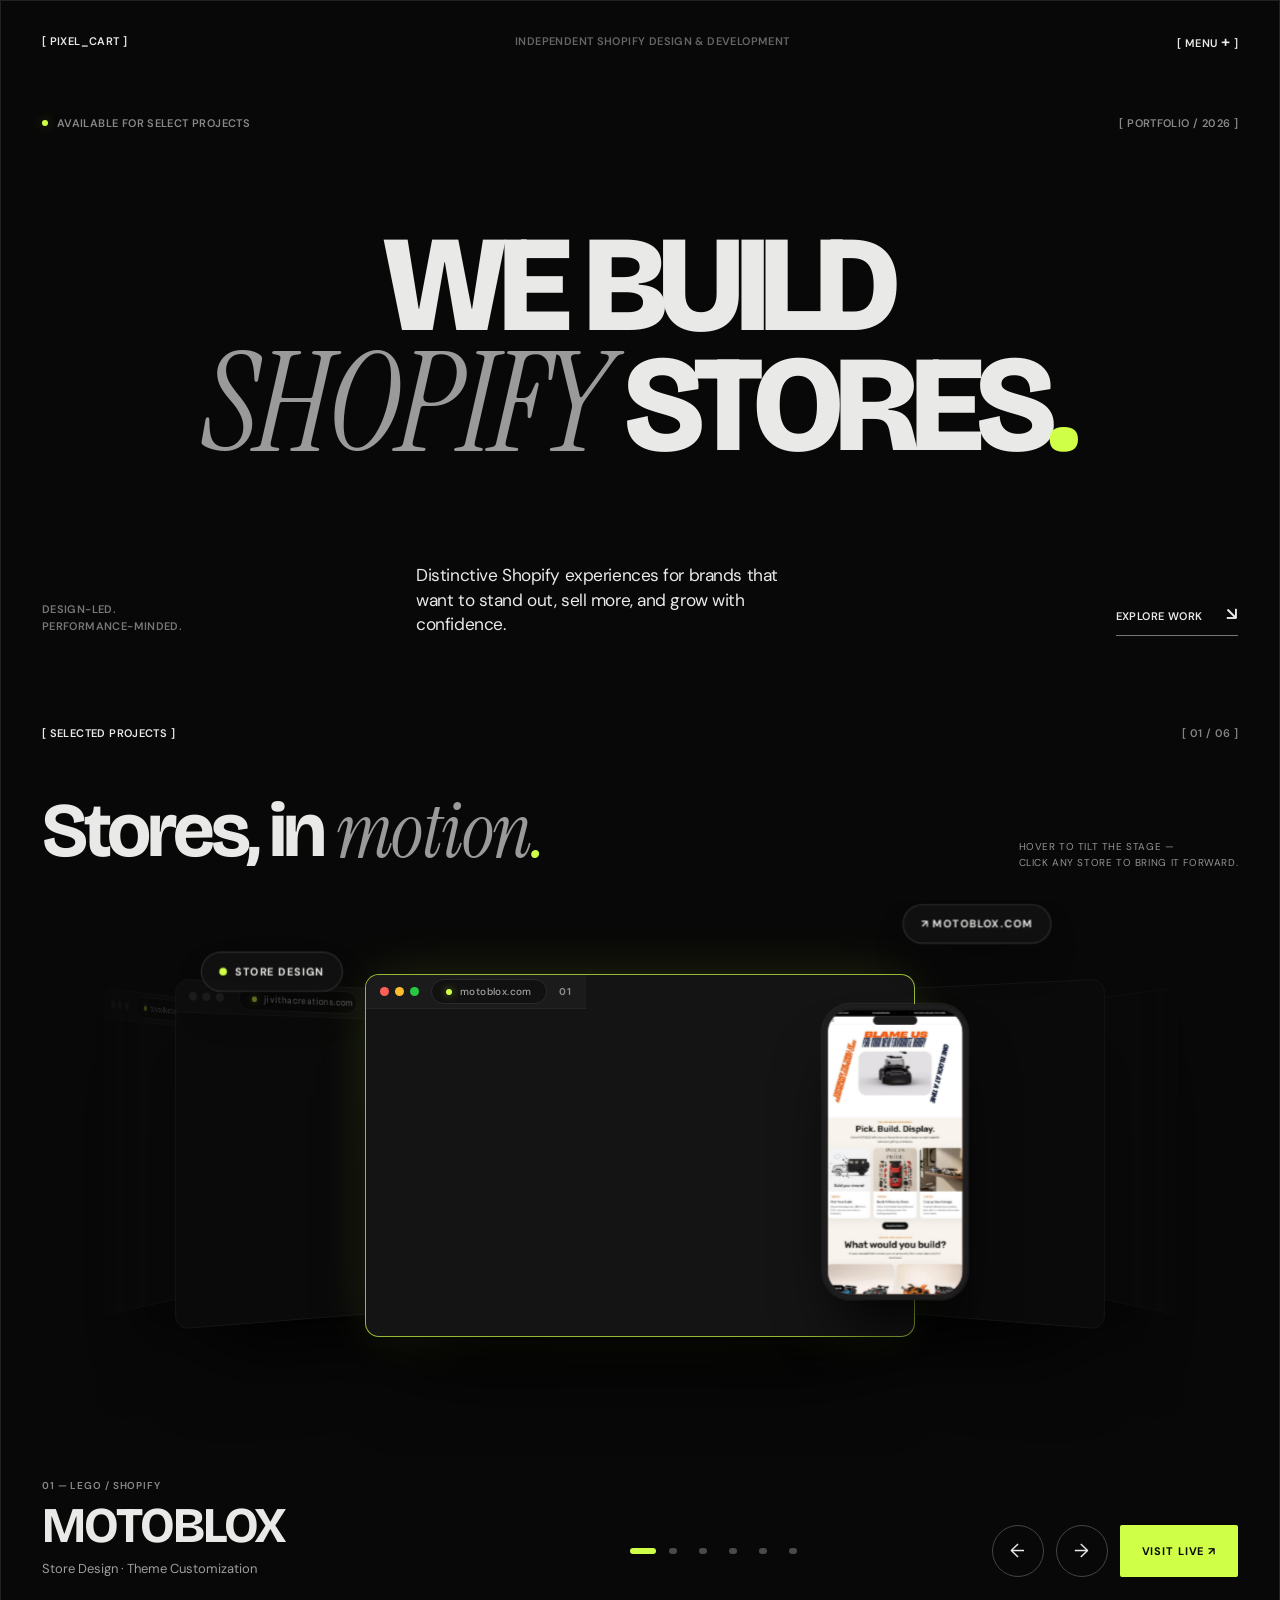
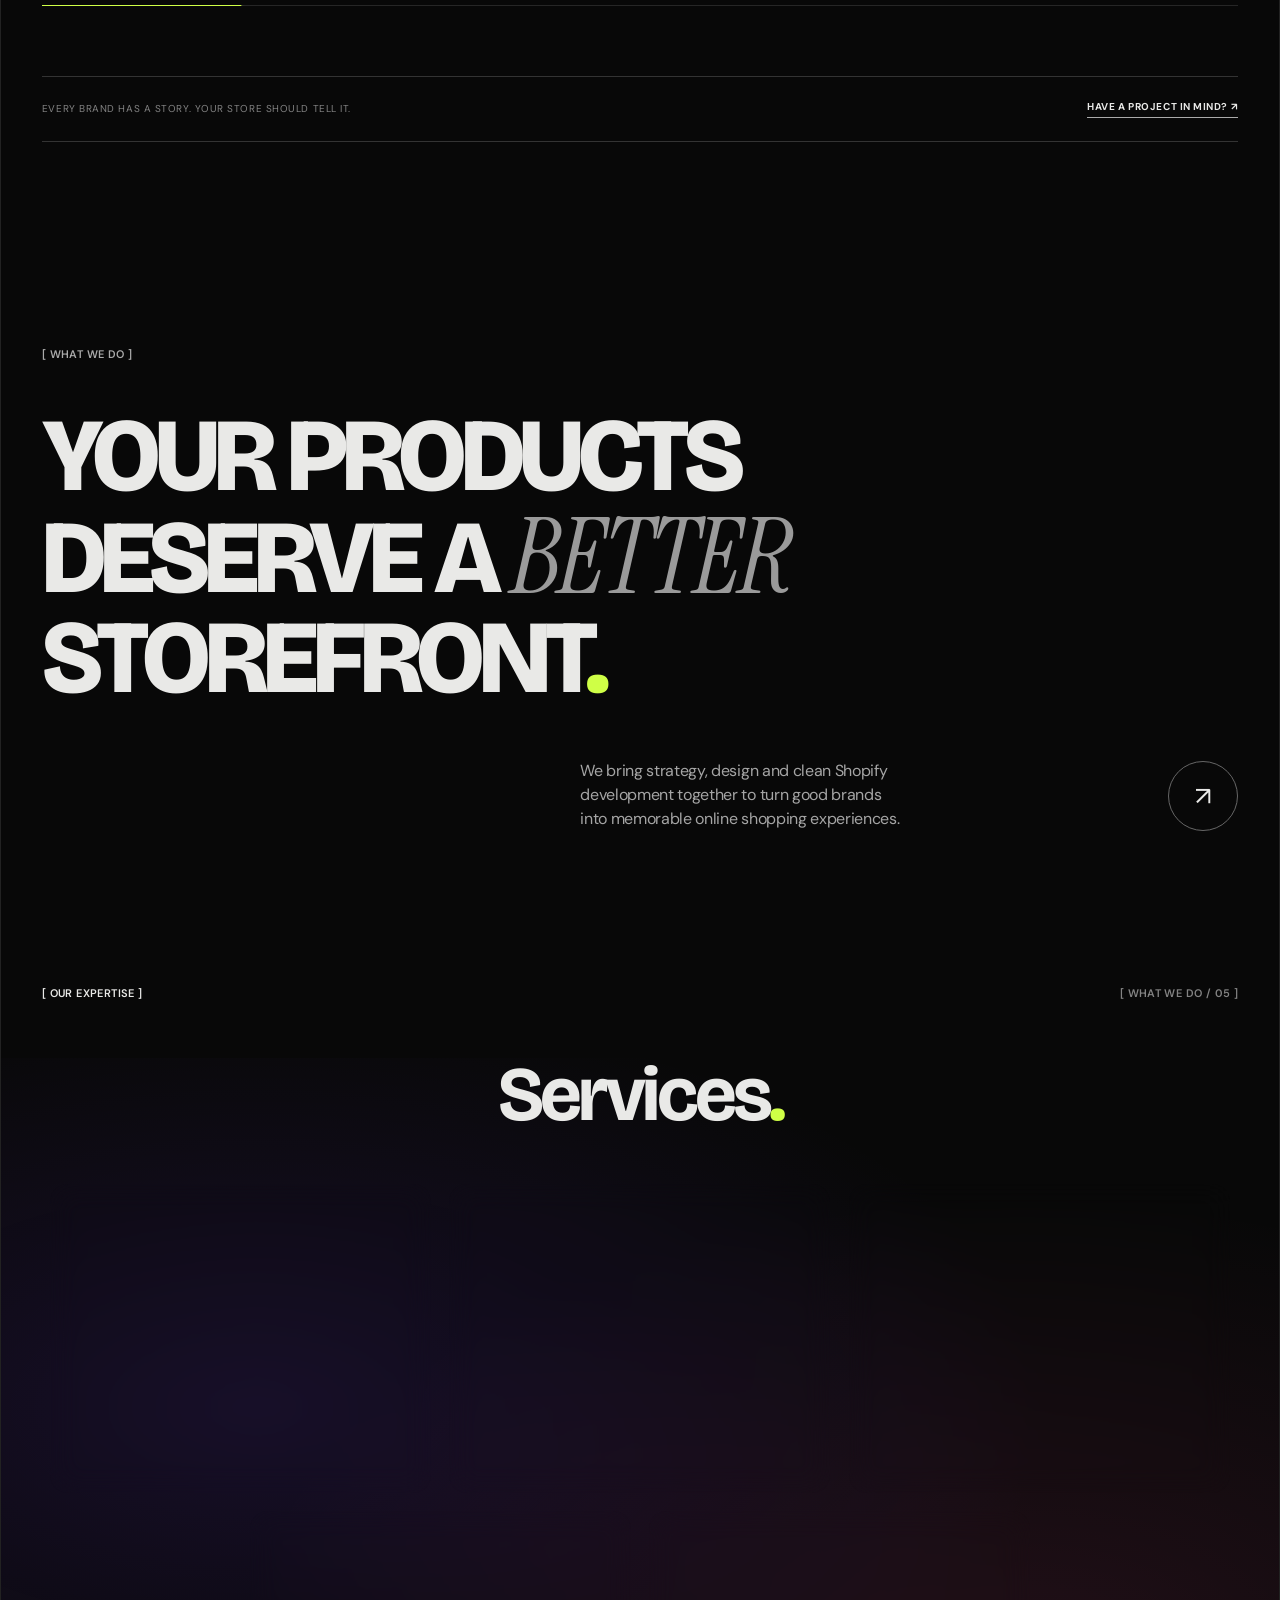
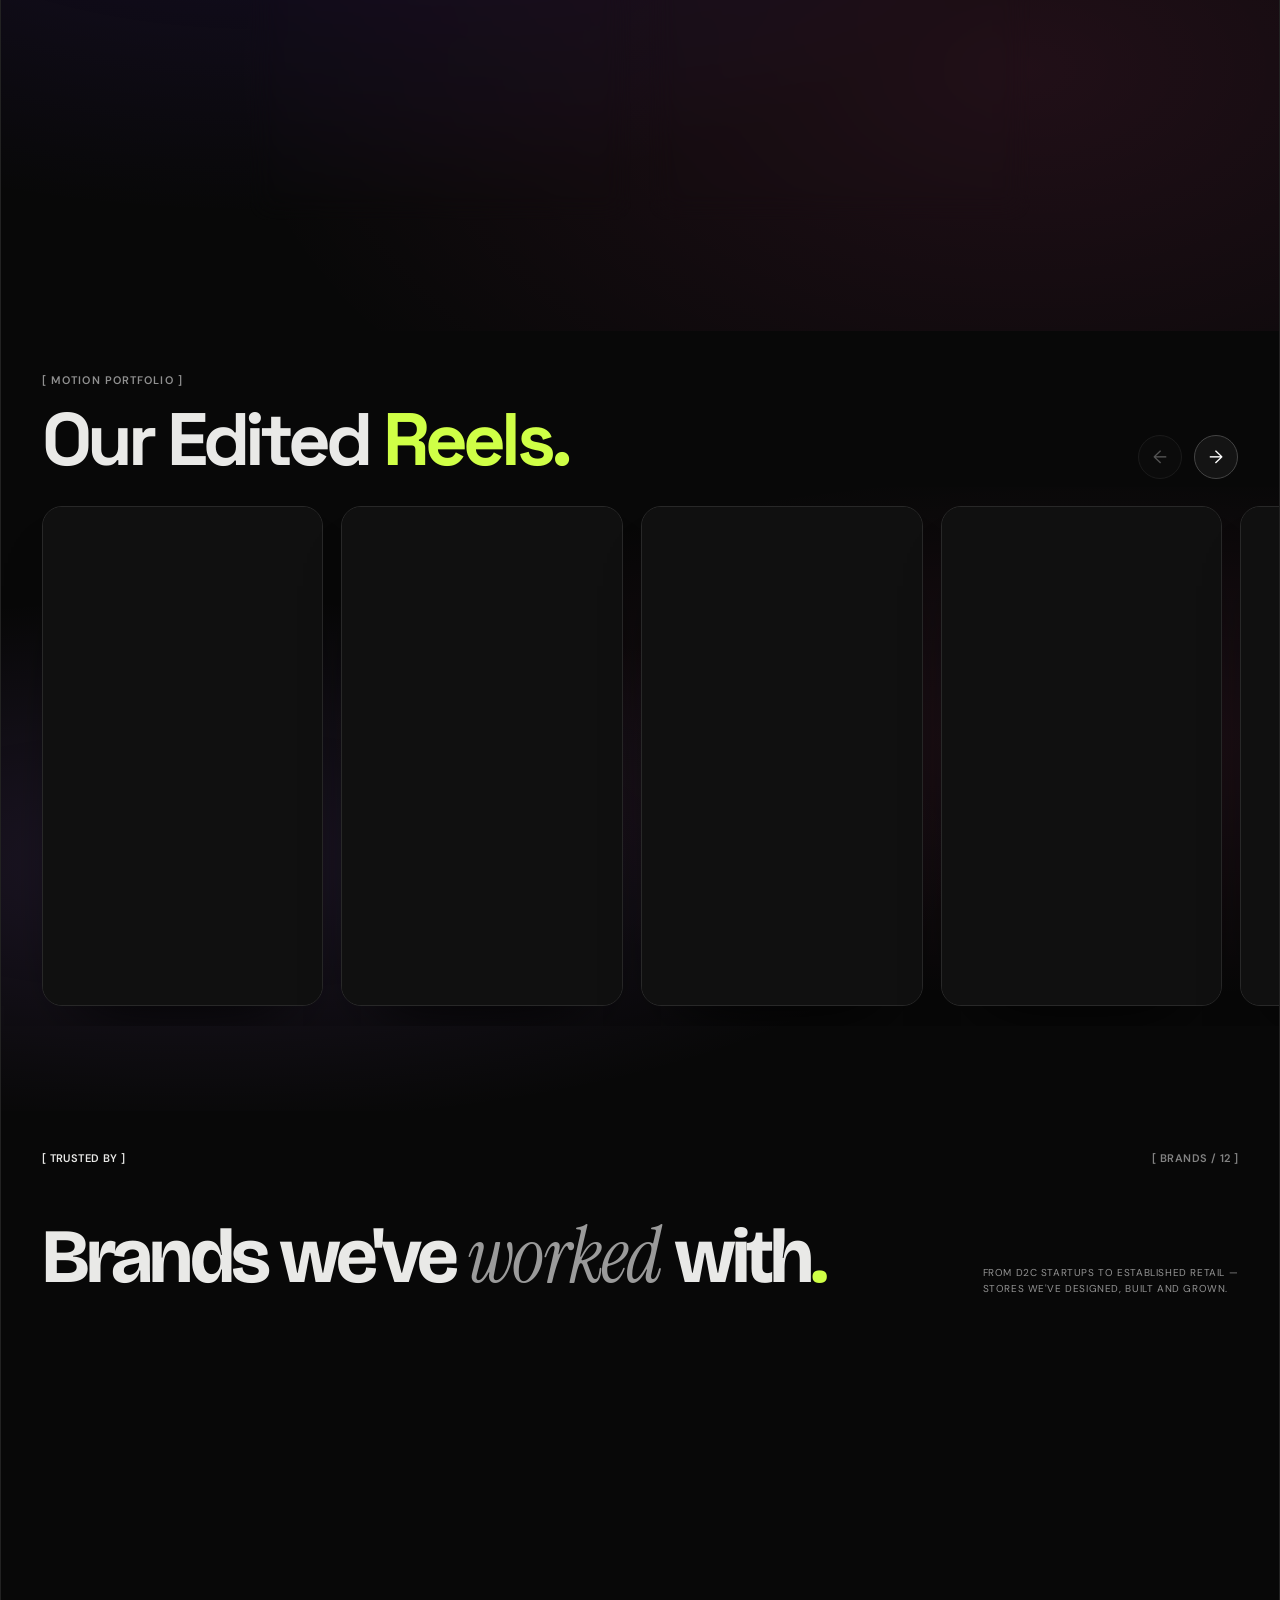
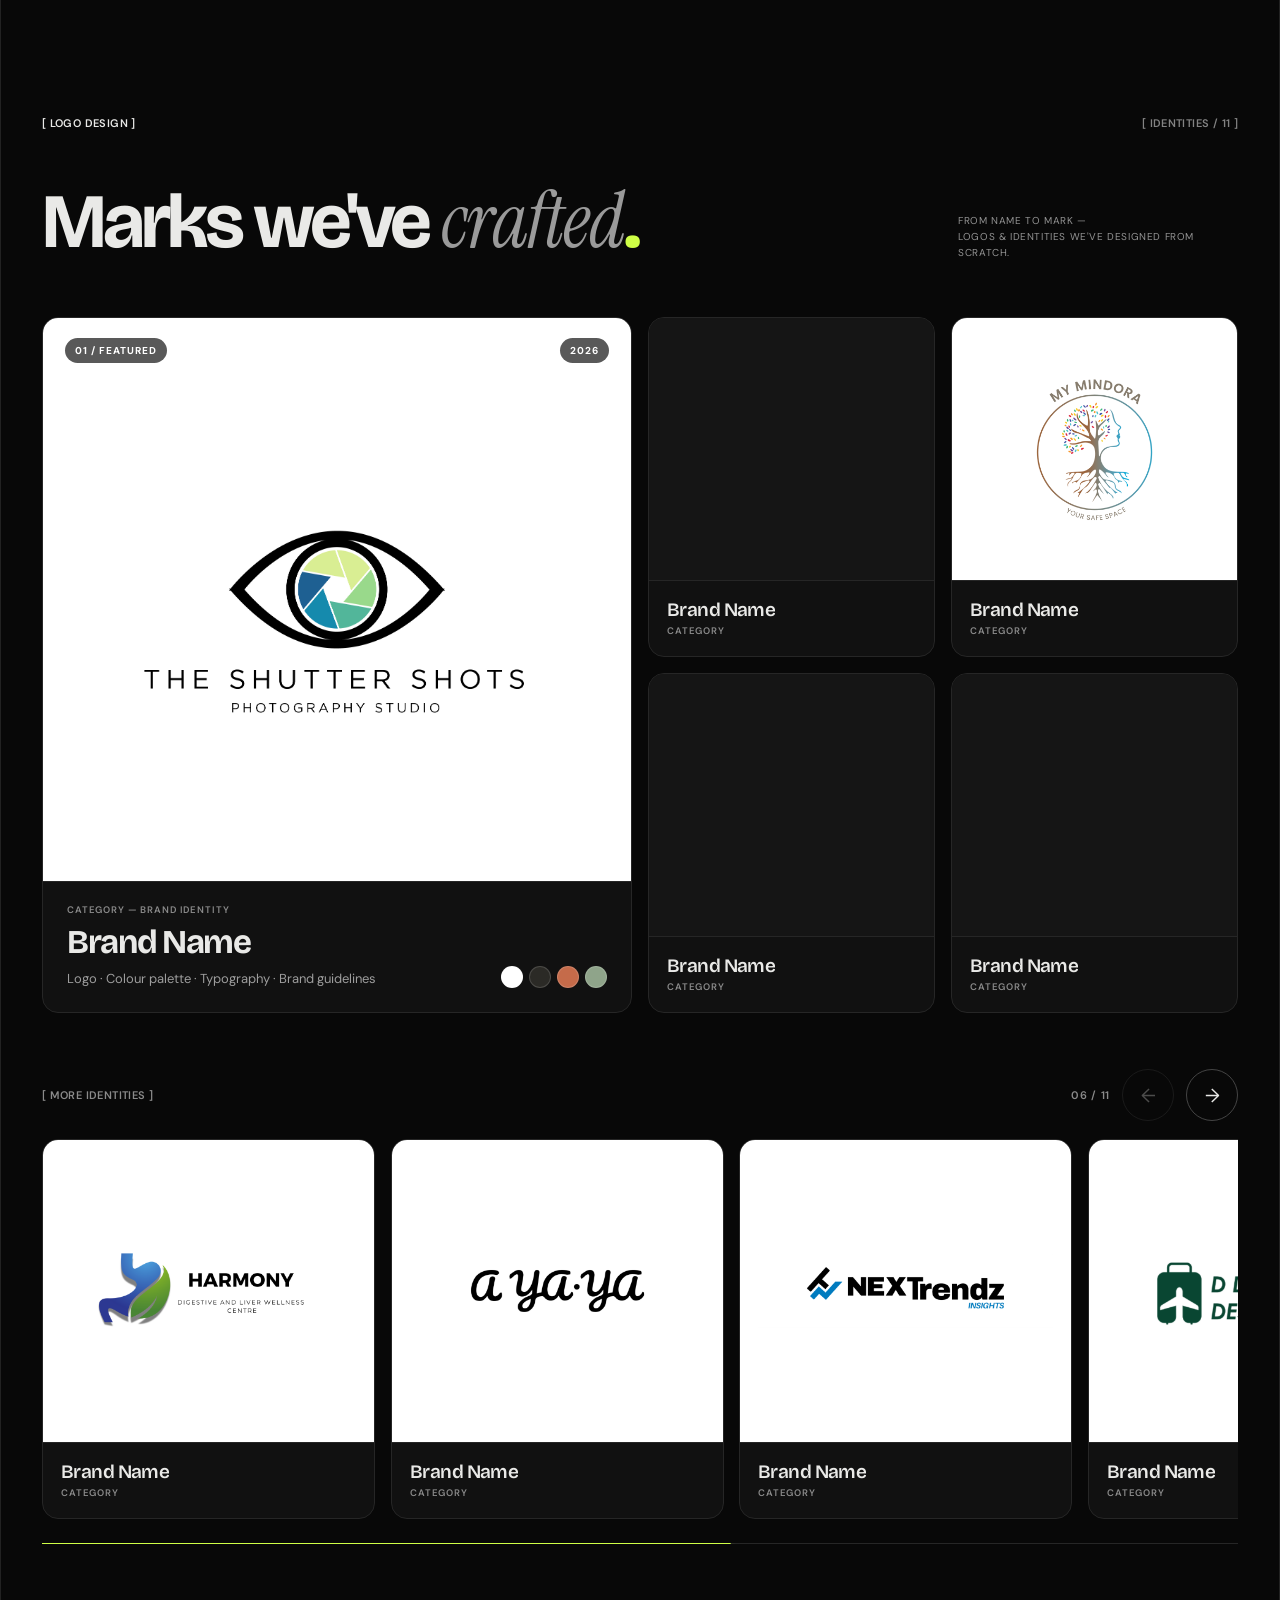
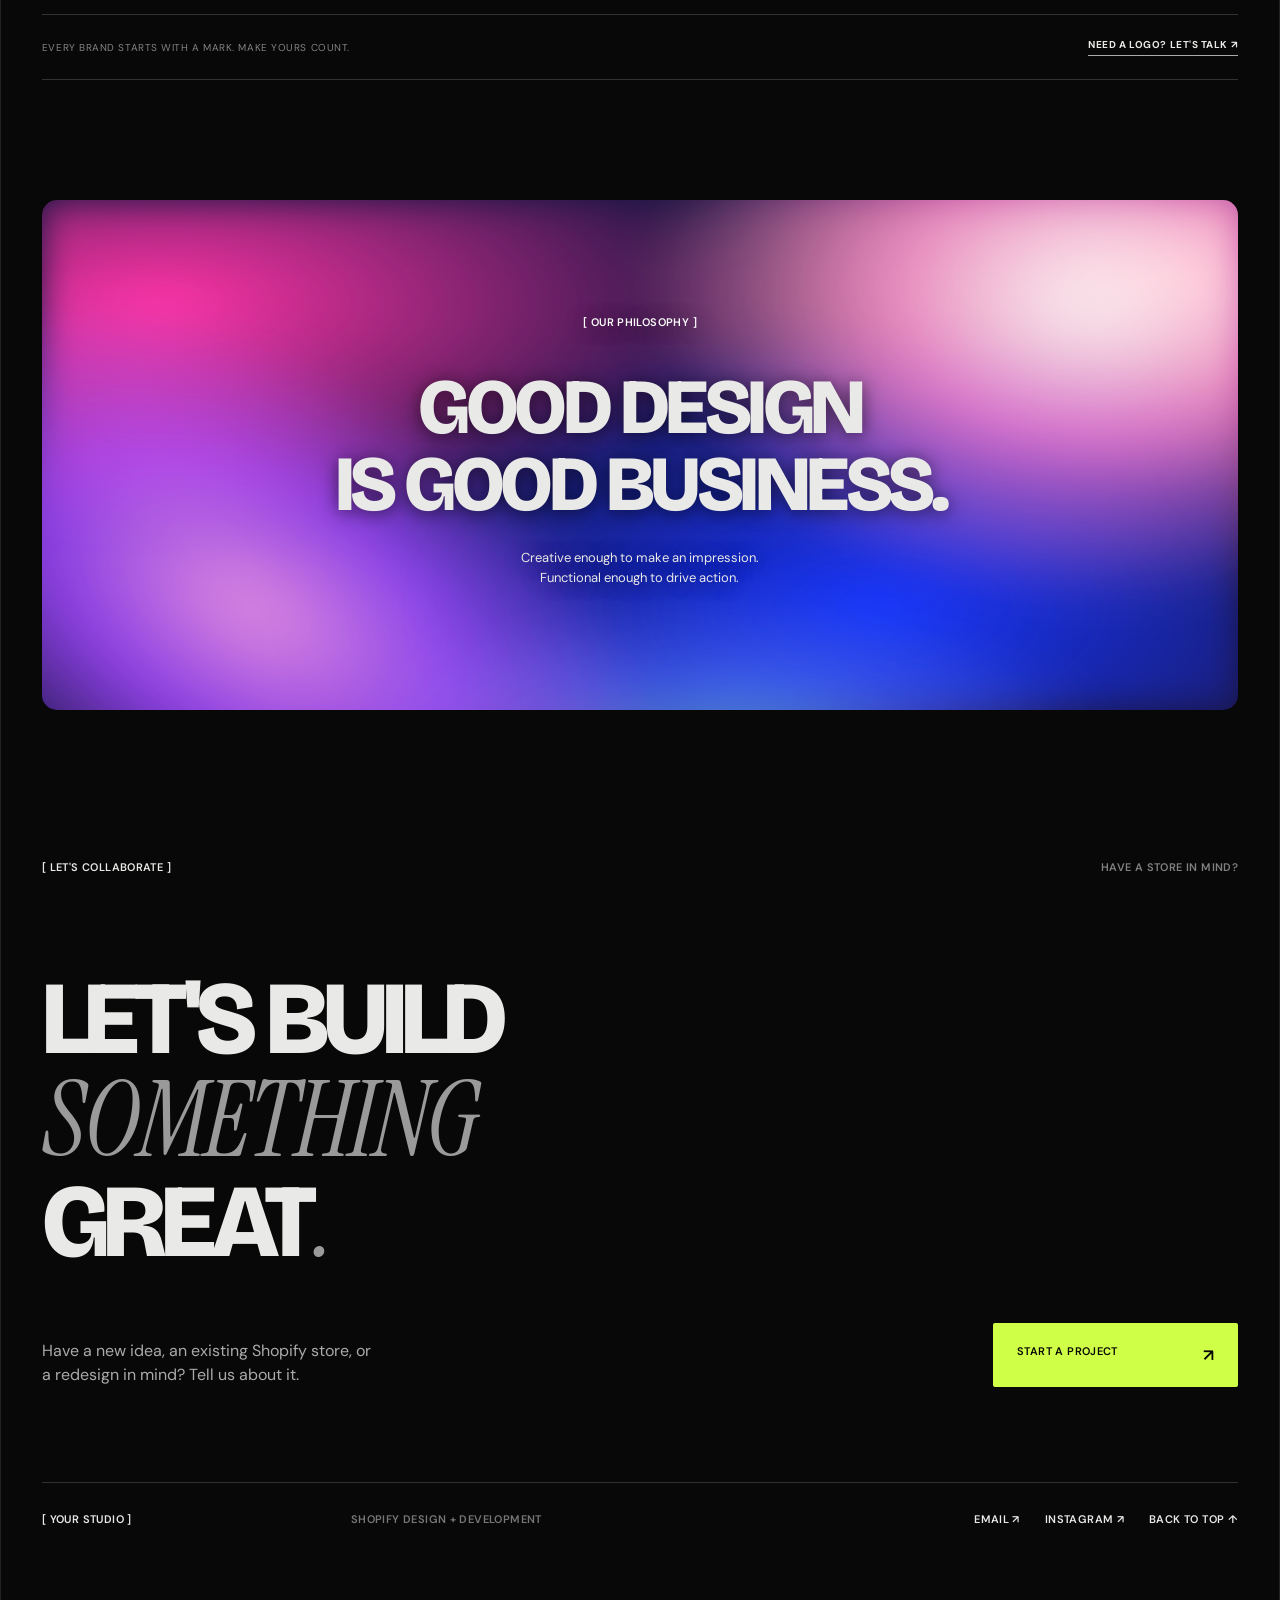
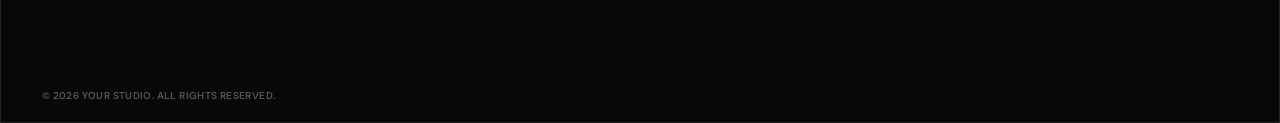
==== index.html @ d4ae8473 "Portfolio website - 3D showcase, logos, reels" ====
<!doctype html>
<html lang="en">
<head>
  <meta charset="UTF-8" />
  <meta name="viewport" content="width=device-width,initial-scale=1" />
  <meta name="theme-color" content="#080808" />
  <meta name="description" content="Shopify portfolio — beautifully built ecommerce stores, crafted to convert." />
  <title>PIXEL_CART — Shopify Design & Development</title>
  <link rel="preconnect" href="https://fonts.googleapis.com">
  <link rel="preconnect" href="https://fonts.gstatic.com" crossorigin>
  <link href="https://fonts.googleapis.com/css2?family=DM+Sans:wght@400;500;600;700&family=Space+Grotesk:wght@400;500;600;700&display=swap" rel="stylesheet">
  <link rel="stylesheet" href="styles.css" />
  <link rel="stylesheet" href="section.css" />
  <script src="script.js" defer></script>
</head>
<body>
  <div class="site-shell" id="top">
    <header class="topbar">
      <a class="brand" href="#top" aria-label="Studio home">[ PIXEL_CART ]</a>
      <span class="topbar-note">INDEPENDENT SHOPIFY DESIGN & DEVELOPMENT</span>
      <button class="menu-button" id="menuToggle" aria-expanded="false" aria-controls="siteMenu">[ MENU <span class="menu-mark">+</span> ]</button>
    </header>

    <nav class="menu-panel" id="siteMenu" aria-label="Main menu" inert>
      <a href="#projects">Projects <span>01</span></a>
      <a href="#services">Services <span>02</span></a>
      <a href="#logos">Logos <span>03</span></a>
      <a href="#approach">Approach <span>04</span></a>
      <a href="#contact">Contact <span>05</span></a>
    </nav>

    <main>
      <section class="hero" aria-labelledby="heroTitle">
        <div class="hero-brow"><span class="live-dot"></span> AVAILABLE FOR SELECT PROJECTS <span class="hero-index">[ PORTFOLIO / 2026 ]</span></div>
        <h1 id="heroTitle">WE BUILD<br><span>SHOPIFY</span> STORES<span class="period">.</span></h1>
        <div class="hero-bottom">
          <span class="tiny-coordinate">DESIGN-LED.<br>PERFORMANCE-MINDED.</span>
          <p>Distinctive Shopify experiences for brands that want to stand out, sell more, and grow with confidence.</p>
          <a href="#projects" class="text-link">EXPLORE WORK <span aria-hidden="true">↘</span></a>
        </div>
      </section>

      <!-- ===== 3D PROJECT SHOWCASE ===== -->
      <section class="projects section" id="projects" aria-labelledby="projectTitle">
        <div class="section-bar"><h2 id="projectTitle">[ SELECTED PROJECTS ]</h2><span id="projectCount">[ 01 / 06 ]</span></div>
        <div class="work-heading"><p>Stores, in motion<span class="period">.</span></p><span><span class="hint-desktop">HOVER TO TILT THE STAGE —<br>CLICK ANY STORE TO BRING IT FORWARD.</span><span class="hint-touch">SWIPE OR TAP THE ARROWS —<br>TAP THE FRONT STORE FOR DETAILS.</span></span></div>

        <div class="showcase" id="showcase" aria-roledescription="carousel" aria-label="Selected Shopify projects">
          <div class="sc-stage" id="scStage">
            <div class="sc-scene" id="scScene">
              <div class="sc-floor" aria-hidden="true"></div>
              <div class="sc-floor sc-floor--inner" aria-hidden="true"><i></i></div>
              <div class="sc-cards" id="scCards"></div>
              <div class="sc-phone" aria-hidden="true"><div class="sc-phone-body" id="scPhone"><span class="sc-notch"></span><img id="scPhoneImg" alt=""></div></div>
              <div class="sc-chip sc-chip--1" aria-hidden="true"><span><i></i><b id="scChip1"></b></span></div>
              <div class="sc-chip sc-chip--2" aria-hidden="true"><span><i></i><b id="scChip2"></b></span></div>
              <div class="sc-chip sc-chip--3" aria-hidden="true"><span><b id="scChip3"></b></span></div>
            </div>
          </div>

          <div class="sc-info">
            <div class="sc-text" id="scText" aria-live="off">
              <span class="sc-meta" id="scMeta"></span>
              <h3 class="sc-title" id="scTitle"></h3>
              <span class="sc-services" id="scServices"></span>
            </div>
            <div class="sc-dots" id="scDots"></div>
            <div class="sc-actions">
              <button class="sc-arrow" id="scPrev" type="button" aria-label="Previous project">←</button>
              <button class="sc-arrow" id="scNext" type="button" aria-label="Next project">→</button>
              <a class="sc-visit" id="scVisit" href="#" target="_blank" rel="noopener noreferrer">VISIT LIVE ↗</a>
            </div>
          </div>
          <div class="sc-progress" aria-hidden="true"><i id="scProgress"></i></div>
        </div>

        <div class="project-outro"><span>EVERY BRAND HAS A STORY. YOUR STORE SHOULD TELL IT.</span><a href="#contact">HAVE A PROJECT IN MIND? ↗</a></div>
      </section>

      <section class="statement" aria-labelledby="statementTitle">
        <p class="section-kicker">[ WHAT WE DO ]</p>
        <h2 id="statementTitle">YOUR PRODUCTS<br>DESERVE A <em>BETTER</em><br>STOREFRONT<span class="period">.</span></h2>
        <div class="statement-bottom"><p>We bring strategy, design and clean Shopify development together to turn good brands into memorable online shopping experiences.</p><a href="#contact" class="round-arrow" aria-label="Get in touch">↗</a></div>
      </section>

      <section class="services section" id="services" aria-labelledby="servicesTitle">
        <div class="section-bar"><h2 id="servicesTitle">[ OUR EXPERTISE ]</h2><span>[ WHAT WE DO / 05 ]</span></div>
        <p class="svc-heading">Services<span class="period">.</span></p>

        <div class="svc-grid">
          <article class="svc-card" style="--glow:#95e46b">
            <div class="svc-icon"><svg viewBox="0 0 24 24"><path d="M5 8h14l-1.2 12H6.2L5 8z"/><path d="M9 8V6a3 3 0 0 1 6 0v2"/></svg></div>
            <h3>Shopify Development</h3>
            <p>Building visually engaging and user-friendly Shopify stores tailored to each brand's needs. From custom storefront design to seamless shopping experiences, every detail is focused on usability, functionality, and conversions.</p>
          </article>

          <article class="svc-card" style="--glow:#b57bff">
            <div class="svc-icon"><svg viewBox="0 0 24 24"><rect x="3" y="6" width="13" height="12" rx="2"/><path d="m16 10 5-3v10l-5-3"/><path d="M8.5 9.5v5l4-2.5z"/></svg></div>
            <h3>AI Video &amp; Motion</h3>
            <p>Creating AI-powered films and motion visuals using Kling, Runway, Pika, and Luma. From the initial concept to final delivery, every project is shaped with a clear creative vision and attention to detail.</p>
          </article>

          <article class="svc-card" style="--glow:#ff9a4d">
            <div class="svc-icon"><svg viewBox="0 0 24 24"><path d="m12 19 7-7 3 3-7 7-3-3z"/><path d="m18 13-1.5-7.5L2 2l3.5 14.5L13 18l5-5z"/><path d="m2 2 7.6 7.6"/><circle cx="11" cy="11" r="2"/></svg></div>
            <h3>Design &amp; Presentation</h3>
            <p>Designing for print, digital platforms, and presentations. From editorial-style pitch decks and brand guidelines to posters and packaging, every design balances visual appeal with clarity and purpose.</p>
          </article>

          <article class="svc-card" style="--glow:#4fd8c4">
            <div class="svc-icon"><svg viewBox="0 0 24 24"><circle cx="12" cy="12" r="9"/><circle cx="12" cy="12" r="5"/><circle cx="12" cy="12" r="1"/></svg></div>
            <h3>Creative Strategy</h3>
            <p>Building strong brand positioning through audience understanding, creative direction, and thoughtful planning. Every idea is developed with a clear purpose, ensuring the final visual connects with the right audience.</p>
          </article>

          <article class="svc-card" style="--glow:#ff5fa8">
            <div class="svc-icon"><svg viewBox="0 0 24 24"><path d="M2 4h6a4 4 0 0 1 4 4v13a3 3 0 0 0-3-3H2z"/><path d="M22 4h-6a4 4 0 0 0-4 4v13a3 3 0 0 1 3-3h7z"/></svg></div>
            <h3>Brand Storytelling</h3>
            <p>Developing brand identities, narratives, and visual languages that communicate with clarity and consistency. Creating meaningful brand experiences that maintain their character across platforms and formats.</p>
          </article>
        </div>
      </section>

      <!-- Responsive autoplay reel gallery -->
      <section class="reels" id="reels" aria-labelledby="reelsTitle">
        <div class="reels-header">
          <div class="reels-heading-group">
            <span class="reels-eyebrow">[ MOTION PORTFOLIO ]</span>
            <h2 class="reels-section-title" id="reelsTitle">Our Edited <span>Reels.</span></h2>
          </div>
          <div class="reels-controls">
            <button class="reels-arrow" id="reelsPrev" type="button" aria-label="Previous reels">←</button>
            <button class="reels-arrow" id="reelsNext" type="button" aria-label="Next reels">→</button>
          </div>
        </div>
        <div class="reels-track" id="reelsTrack" tabindex="0" aria-label="Portfolio video slider"></div>
      </section>

      <!-- BRANDS MARQUEE -->
      <section class="brands" id="brands" aria-labelledby="brandsTitle">
        <div class="brands-head">
          <div class="section-bar"><h2 id="brandsTitle">[ TRUSTED BY ]</h2><span id="brandCount">[ BRANDS ]</span></div>
          <div class="brands-intro">
            <p class="brands-heading">Brands we've <span class="serif">worked</span> with<span class="period">.</span></p>
            <span>FROM D2C STARTUPS TO ESTABLISHED RETAIL —<br>STORES WE'VE DESIGNED, BUILT AND GROWN.</span>
          </div>
        </div>
        <div class="marquee" data-direction="left" data-speed="60"><div class="marquee-track"></div></div>
        <div class="marquee" data-direction="right" data-speed="48"><div class="marquee-track"></div></div>
      </section>

      <!-- ===== LOGO DESIGN ===== -->
      <section class="logos section" id="logos" aria-labelledby="logosTitle">
        <div class="section-bar"><h2 id="logosTitle">[ LOGO DESIGN ]</h2><span id="logoCount">[ IDENTITIES ]</span></div>
        <div class="logos-intro">
          <p class="logos-heading">Marks we've <span class="serif">crafted</span><span class="period">.</span></p>
          <span>FROM NAME TO MARK —<br>LOGOS &amp; IDENTITIES WE'VE DESIGNED FROM SCRATCH.</span>
        </div>
        <div class="logo-grid" id="logoGrid"></div>

        <!-- Logo slider (logos 6–10) -->
        <div class="logo-slider" id="logoSlider" hidden>
          <div class="ls-head">
            <span class="ls-label">[ MORE IDENTITIES ]</span>
            <div class="ls-controls">
              <span class="ls-count" id="lsCount" aria-hidden="true"></span>
              <button class="sc-arrow" id="lsPrev" type="button" aria-label="Previous logos">←</button>
              <button class="sc-arrow" id="lsNext" type="button" aria-label="Next logos">→</button>
            </div>
          </div>
          <div class="ls-track" id="lsTrack" tabindex="0" aria-label="More logo projects"></div>
          <div class="ls-progress" aria-hidden="true"><i id="lsProgress"></i></div>
        </div>
        <div class="project-outro"><span>EVERY BRAND STARTS WITH A MARK. MAKE YOURS COUNT.</span><a href="#contact">NEED A LOGO? LET'S TALK ↗</a></div>
      </section>

      <section class="approach" id="approach" aria-label="Our approach"><div class="ambient-orb orb-one"></div><div class="ambient-orb orb-two"></div><div class="ambient-orb orb-three"></div><div class="approach-inner"><span>[ OUR PHILOSOPHY ]</span><h2>GOOD DESIGN<br>IS GOOD BUSINESS.</h2><p>Creative enough to make an impression.<br>Functional enough to drive action.</p></div></section>

      <section class="contact section" id="contact" aria-labelledby="contactTitle"><div class="contact-top"><span>[ LET'S COLLABORATE ]</span><span>HAVE A STORE IN MIND?</span></div><h2 id="contactTitle">LET'S BUILD<br><span>SOMETHING</span><br>GREAT<span class="period">.</span></h2><div class="contact-bottom"><p>Have a new idea, an existing Shopify store, or a redesign in mind? Tell us about it.</p><a class="contact-button" id="emailLink" href="mailto:hello@yourstudio.com?subject=Shopify%20Project%20Enquiry">START A PROJECT <span>↗</span></a></div></section>
    </main>
    <footer><a href="#top">[ YOUR STUDIO ]</a><span>SHOPIFY DESIGN + DEVELOPMENT</span><div><a id="footerEmail" href="mailto:Graphicpham@gmail.com.com">EMAIL ↗</a><a id="instagramLink" href="https://instagram.com/" target="_blank" rel="noopener noreferrer">INSTAGRAM ↗</a><a href="#top">BACK TO TOP ↑</a></div><small>© <span id="year"></span> YOUR STUDIO. ALL RIGHTS RESERVED.</small></footer>
  </div>
  <dialog class="project-dialog" id="projectDialog" aria-labelledby="dialogTitle"><button class="dialog-close" id="dialogClose" aria-label="Close project">✕</button><div class="dialog-art" id="dialogArt"></div><div class="dialog-content"><div class="dialog-eyebrow" id="dialogCategory"></div><h2 id="dialogTitle"></h2><p id="dialogDescription"></p><div class="dialog-actions"><a id="dialogVisit" href="#" target="_blank" rel="noopener noreferrer">VISIT WEBSITE ↗</a><span id="dialogServices"></span></div></div></dialog>
</body>
</html>
---- styles.css ----
@import url('https://fonts.googleapis.com/css2?family=Bricolage+Grotesque:opsz,wght@12..96,400..800&family=Instrument+Serif:ital@0;1&display=swap');

:root {
    --bg: #080808;
    --panel: #101010;
    --ink: #e9e9e7;
    --muted: #909090;
    --line: #292929;
    --accent: #cfff46
}

* {
    box-sizing: border-box
}

html {
    scroll-behavior: smooth
}

body {
    margin: 0;
    background: #000;
    color: var(--ink);
    font-family: 'DM Sans', Arial, sans-serif;
    -webkit-font-smoothing: antialiased
}

body.menu-open,
body.modal-open {
    overflow: hidden
}

a {
    color: inherit;
    text-decoration: none
}

button {
    font: inherit
}

::selection {
    background: var(--accent);
    color: #000
}

.site-shell {
    background: var(--bg);
    max-width: 1600px;
    margin: auto;
    min-height: 100vh;
    border: 1px solid #222;
    position: relative;
    overflow: hidden
}

.topbar {
    height: 80px;
    padding: 0 3.2%;
    display: flex;
    align-items: center;
    justify-content: space-between;
    position: relative;
    z-index: 15
}

.brand,
.topbar-note,
.menu-button,
.section-bar,
.section-kicker,
.service-num,
.hero-brow,
.tiny-coordinate,
.text-link,
.contact-top,
.contact-button,
.project-disclaimer,
.project-caption,
.dialog-eyebrow,
footer,
.approach-inner>span {
    font-size: 11px;
    letter-spacing: .035em;
    font-weight: 600
}

.topbar-note {
    color: #666
}

.menu-button {
    color: var(--ink);
    background: none;
    border: 0;
    cursor: pointer;
    padding: 14px 0
}

.menu-mark {
    font-size: 16px;
    display: inline-block;
    transition: transform .3s
}

.menu-open .menu-mark {
    transform: rotate(45deg)
}

.menu-panel {
    position: absolute;
    right: 3%;
    top: 70px;
    width: min(430px, 94%);
    background: #1a1a1a;
    border: 1px solid #424242;
    border-radius: 14px;
    padding: 18px 27px;
    z-index: 14;
    box-shadow: 0 25px 60px #0009
}

.menu-panel:not(.visible) {
    display: none
}

.menu-panel a {
    display: flex;
    justify-content: space-between;
    border-bottom: 1px solid #353535;
    font-family: 'Space Grotesk', sans-serif;
    font-size: 32px;
    font-weight: 700;
    letter-spacing: -.06em;
    padding: 16px 0
}

.menu-panel a:last-child {
    border: 0
}

.menu-panel a span {
    font-size: 11px;
    letter-spacing: 0;
    color: #999
}

.menu-panel a:hover {
    color: var(--accent)
}

.hero {
    min-height: 620px;
    padding: 35px 3.2% 65px;
    display: flex;
    flex-direction: column;
    justify-content: space-between
}

.hero-brow {
    display: flex;
    align-items: center;
    gap: 9px;
    color: #888
}

.live-dot {
    background: var(--accent);
    width: 6px;
    height: 6px;
    display: inline-block;
    border-radius: 50%;
    box-shadow: 0 0 12px #cfff4655
}

.hero-index {
    margin-left: auto
}

.hero h1 {
    font-family: 'Space Grotesk', sans-serif;
    font-size: clamp(68px, 10.7vw, 168px);
    font-weight: 700;
    line-height: .88;
    letter-spacing: -.093em;
    text-align: center;
    margin: 56px 0 58px;
    padding-right: .05em
}

.hero h1>span:not(.period) {
    color: #777
}

.period {
    color: var(--accent)
}

.hero-bottom {
    display: grid;
    grid-template-columns: 1fr 1.3fr 1fr;
    align-items: end;
    gap: 30px
}

.tiny-coordinate {
    line-height: 1.6;
    color: #777
}

.hero-bottom p {
    font-size: clamp(15px, 1.35vw, 19px);
    line-height: 1.4;
    letter-spacing: -.025em;
    max-width: 390px;
    margin: 0
}

.text-link {
    justify-self: end;
    border-bottom: 1px solid #777;
    padding-bottom: 9px
}

.text-link span {
    margin-left: 20px;
    font-size: 18px
}

.section {
    padding: 25px 3.2% 100px
}

.section-bar {
    display: flex;
    align-items: center;
    justify-content: space-between;
    padding: 0 0 16px
}

.section-bar h2 {
    font: inherit;
    margin: 0
}

.section-bar span {
    color: #838383
}

.project-grid {
    display: grid;
    grid-template-columns: repeat(3, minmax(0, 1fr));
    gap: 12px
}

.project-card {
    min-width: 0;
    cursor: pointer
}

.project-button {
    display: block;
    background: #191919;
    border: 0;
    padding: 0;
    width: 100%;
    color: #fff;
    text-align: left;
    cursor: pointer;
    border-radius: 14px;
    overflow: hidden;
    position: relative;
    aspect-ratio: 1/1.06;
    isolation: isolate
}

.project-art {
    position: absolute;
    inset: 0;
    overflow: hidden;
    transition: transform .6s cubic-bezier(.2, .7, .2, 1)
}

.project-button:hover .project-art {
    transform: scale(1.055)
}

.project-art:after {
    content: '';
    inset: 0;
    position: absolute;
    background: linear-gradient(180deg, transparent 60%, #0008)
}

.project-art img {
    width: 100%;
    height: 100%;
    object-fit: cover;
    display: block
}

.project-label {
    position: absolute;
    bottom: 16px;
    left: 18px;
    right: 18px;
    display: flex;
    justify-content: space-between;
    align-items: end;
    z-index: 2;
    font-weight: 700;
    font-size: clamp(12px, 1.2vw, 16px);
    letter-spacing: -.03em
}

.project-label i {
    font-style: normal;
    font-size: 20px;
    opacity: 0;
    transform: translate(-4px, 4px);
    transition: .2s
}

.project-button:hover .project-label i {
    opacity: 1;
    transform: none
}

.project-disclaimer {
    color: #6e6e6e;
    margin: 16px 0 0;
    font-weight: 400;
    line-height: 1.5
}

.statement {
    padding: 105px 3.2% 130px;
    position: relative
}

.section-kicker {
    color: #aaa;
    margin: 0 0 45px
}

.statement h2,
.contact h2 {
    font-family: 'Space Grotesk', sans-serif;
    line-height: .97;
    font-size: clamp(49px, 8.1vw, 124px);
    letter-spacing: -.085em;
    margin: 0
}

.statement h2 em {
    font-style: normal;
    color: #797979
}

.statement-bottom {
    display: flex;
    justify-content: space-between;
    align-items: end;
    margin-top: 50px;
    margin-left: 45%
}

.statement-bottom p {
    line-height: 1.5;
    letter-spacing: -.02em;
    max-width: 330px;
    margin: 0;
    color: #a5a5a5
}

.round-arrow {
    width: 70px;
    height: 70px;
    border: 1px solid #666;
    border-radius: 50%;
    display: grid;
    place-items: center;
    font-size: 26px;
    transition: .2s
}

.round-arrow:hover {
    background: var(--accent);
    color: #000;
    border-color: var(--accent)
}

.services {
    padding-bottom: 110px
}

.service-grid {
    display: grid;
    grid-template-columns: repeat(2, 1fr);
    gap: 12px
}

.service {
    background: #111;
    border: 1px solid #252525;
    min-height: 310px;
    padding: 27px 29px;
    position: relative;
    display: flex;
    flex-direction: column;
    transition: background .3s
}

.service:hover {
    background: #181818
}

.service-num {
    color: #848484
}

.service h3 {
    font-family: 'Space Grotesk', sans-serif;
    letter-spacing: -.065em;
    font-size: clamp(36px, 4vw, 65px);
    margin: 38px 0 17px
}

.service p {
    font-size: 14px;
    line-height: 1.6;
    color: #999;
    max-width: 340px;
    margin: 0
}

.service-symbol {
    position: absolute;
    top: 20px;
    right: 25px;
    color: #747474;
    font-size: 26px
}

.approach {
    height: 510px;
    margin: 20px 3.2% 70px;
    border-radius: 15px;
    position: relative;
    overflow: hidden;
    background: #1a1543;
    display: grid;
    place-items: center;
    isolation: isolate
}

.approach:before {
    content: '';
    position: absolute;
    inset: 0;
    background: radial-gradient(ellipse at 10% 20%, #ff34a5 0, transparent 40%), radial-gradient(ellipse at 70% 80%, #1635ff 0, transparent 50%), radial-gradient(ellipse at 95% 15%, #ff9e93 0, transparent 35%);
    filter: blur(17px);
    z-index: -2
}

.ambient-orb {
    position: absolute;
    border-radius: 50%;
    filter: blur(22px);
    opacity: .86;
    mix-blend-mode: screen;
    animation: float 9s ease-in-out infinite alternate
}

.orb-one {
    width: 75%;
    height: 100%;
    left: -20%;
    top: 30%;
    background: radial-gradient(ellipse at center, #ef86f7 5%, #9234fc 35%, transparent 71%);
    transform: rotate(30deg)
}

.orb-two {
    width: 75%;
    height: 120%;
    right: -25%;
    top: -40%;
    background: radial-gradient(ellipse at center, #ffe0f3 5%, #ed5ba8 30%, transparent 70%);
    animation-delay: -4s
}

.orb-three {
    width: 65%;
    height: 75%;
    right: 10%;
    bottom: -50%;
    background: radial-gradient(ellipse, #54bcff 0, #2731a7 40%, transparent 70%);
    animation-delay: -2s
}

@keyframes float {
    to {
        transform: translate(8%, -6%) rotate(12deg)
    }
}

.approach-inner {
    text-align: center;
    z-index: 1;
    text-shadow: 0 2px 18px #0009
}

.approach-inner>span {
    color: #fafafa
}

.approach-inner h2 {
    font-family: 'Space Grotesk', sans-serif;
    font-size: clamp(36px, 6.1vw, 90px);
    line-height: .99;
    letter-spacing: -.085em;
    margin: 38px 0 25px
}

.approach-inner p {
    font-size: 13px;
    line-height: 1.5
}

.contact {
    padding-top: 80px;
    padding-bottom: 95px
}

.contact-top {
    display: flex;
    justify-content: space-between;
    margin-bottom: 95px
}

.contact-top span:last-child {
    color: #818181
}

.contact h2 span {
    color: #777
}

.contact-bottom {
    margin-top: 50px;
    display: flex;
    justify-content: space-between;
    align-items: end;
    gap: 20px
}

.contact-bottom p {
    font-size: 16px;
    line-height: 1.5;
    max-width: 340px;
    color: #aaa;
    margin: 0
}

.contact-button {
    padding: 21px 24px;
    border-radius: 2px;
    background: var(--accent);
    color: #080808;
    display: flex;
    justify-content: space-between;
    min-width: 245px;
    gap: 60px;
    transition: background .2s
}

.contact-button:hover {
    background: #e4ffa1
}

.contact-button span {
    font-size: 17px
}

footer {
    margin: 0 3.2%;
    border-top: 1px solid #303030;
    min-height: 240px;
    padding: 29px 0 20px;
    display: grid;
    grid-template-columns: 1fr 1fr 2fr;
    align-items: start;
    gap: 20px
}

footer>span {
    color: #777
}

footer>div {
    display: flex;
    gap: 25px;
    justify-content: flex-end
}

footer a:hover {
    color: var(--accent)
}

footer small {
    color: #555;
    grid-column: 1/-1;
    align-self: end;
    font-size: 10px
}

.project-dialog {
    border: 1px solid #444;
    border-radius: 15px;
    padding: 0;
    background: #151515;
    color: #eee;
    width: min(900px, calc(100% - 28px));
    max-height: 90vh;
    overflow: auto;
    box-shadow: 0 25px 100px #000d
}

.project-dialog::backdrop {
    background: #000c;
    backdrop-filter: blur(8px)
}

.dialog-close {
    position: absolute;
    top: 16px;
    right: 16px;
    z-index: 3;
    background: #141414;
    color: #fff;
    border: 1px solid #555;
    border-radius: 50%;
    width: 40px;
    height: 40px;
    cursor: pointer
}

.dialog-art {
    height: 360px;
    overflow: hidden
}

.dialog-art img {
    width: 100%;
    height: 100%;
    object-fit: cover
}

.dialog-content {
    padding: 28px 36px 38px
}

.dialog-eyebrow {
    color: #aaa
}

.dialog-content h2 {
    font-size: clamp(35px, 5vw, 65px);
    font-family: 'Space Grotesk';
    letter-spacing: -.06em;
    margin: 13px 0
}

.dialog-content p {
    color: #aaa;
    font-size: 16px;
    line-height: 1.55;
    max-width: 590px
}

.dialog-actions {
    display: flex;
    justify-content: space-between;
    align-items: center;
    gap: 20px;
    flex-wrap: wrap;
    margin-top: 30px;
    font-size: 12px
}

.dialog-actions a {
    background: var(--accent);
    color: #080808;
    padding: 17px 20px;
    font-weight: 700
}

.dialog-actions a[hidden] {
    display: none
}

.dialog-actions span {
    color: #999
}

@media(max-width:850px) {
    .topbar-note {
        display: none
    }

    .hero {
        min-height: 530px
    }

    .hero h1 {
        font-size: clamp(55px, 11vw, 96px)
    }

    .hero-bottom {
        grid-template-columns: 1fr 1fr
    }

    .hero-bottom .tiny-coordinate {
        display: none
    }

    .project-grid {
        grid-template-columns: repeat(2, 1fr)
    }

    .statement-bottom {
        margin-left: 30%
    }

    .service {
        min-height: 275px
    }

    footer {
        grid-template-columns: 1fr 1fr
    }

    footer>span {
        display: none
    }

    footer>div {
        justify-content: flex-end
    }
}

@media(max-width:560px) {
    .site-shell {
        border: 0
    }

    .topbar {
        height: 68px;
        padding: 0 20px
    }

    .brand,
    .menu-button {
        font-size: 10px
    }

    .hero {
        min-height: 510px;
        padding: 25px 20px 48px
    }

    .hero-brow {
        font-size: 9px
    }

    .hero-index {
        display: none
    }

    .hero h1 {
        font-size: clamp(47px, 13.4vw, 76px);
        text-align: left;
        line-height: .96;
        letter-spacing: -.092em;
        margin: 65px 0 80px
    }

    .hero-bottom {
        grid-template-columns: 1fr;
        gap: 24px
    }

    .hero-bottom p {
        max-width: 295px
    }

    .text-link {
        justify-self: start
    }

    .section {
        padding: 25px 20px 75px
    }

    .section-bar {
        font-size: 10px
    }

    .project-grid {
        gap: 10px
    }

    .project-button {
        aspect-ratio: .79;
        border-radius: 9px
    }

    .project-label {
        font-size: 11px;
        left: 10px;
        bottom: 12px;
        right: 10px
    }

    .project-label i {
        display: none
    }

    .project-disclaimer {
        font-size: 10px
    }

    .statement {
        padding: 70px 20px 90px
    }

    .section-kicker {
        margin-bottom: 30px
    }

    .statement h2,
    .contact h2 {
        font-size: clamp(41px, 10.4vw, 65px)
    }

    .statement-bottom {
        margin: 36px 0 0;
        gap: 14px
    }

    .statement-bottom p {
        font-size: 13px;
        max-width: 225px
    }

    .round-arrow {
        width: 53px;
        height: 53px;
        flex-shrink: 0
    }

    .service-grid {
        grid-template-columns: 1fr;
        gap: 9px
    }

    .service {
        min-height: 225px;
        padding: 22px
    }

    .service h3 {
        margin: 30px 0 8px
    }

    .service p {
        font-size: 13px
    }

    .approach {
        height: 390px;
        margin: 8px 20px 55px
    }

    .approach-inner h2 {
        font-size: clamp(38px, 10vw, 58px)
    }

    .contact-top {
        margin-bottom: 65px;
        font-size: 10px
    }

    .contact-bottom {
        align-items: stretch;
        flex-direction: column;
        gap: 28px
    }

    .contact-bottom p {
        font-size: 14px
    }

    .contact-button {
        align-self: start
    }

    footer {
        margin: 0 20px;
        grid-template-columns: 1fr;
        min-height: 200px
    }

    footer>div {
        justify-content: flex-start;
        gap: 16px;
        flex-wrap: wrap
    }

    footer small {
        grid-column: 1
    }

    .dialog-art {
        height: 220px
    }

    .dialog-content {
        padding: 24px
    }

    .dialog-actions {
        align-items: flex-start;
        flex-direction: column
    }
}

@media(prefers-reduced-motion:reduce) {

    *,
    *:before,
    *:after {
        animation-duration: .01ms !important;
        scroll-behavior: auto !important;
        transition-duration: .01ms !important
    }
}

/* PREMIUM WORK GALLERY — all other website sections stay unchanged */
.work-heading {
    display: flex;
    align-items: end;
    justify-content: space-between;
    gap: 28px;
    margin: 36px 0 30px
}

.work-heading p {
    font-family: 'Space Grotesk', sans-serif;
    font-size: clamp(39px, 6vw, 88px);
    letter-spacing: -.075em;
    line-height: 1.02;
    margin: 0;
    font-weight: 700
}

.work-heading>span {
    font-size: 10px;
    line-height: 1.6;
    letter-spacing: .06em;
    color: #939393;
    max-width: 220px
}

.projects .project-grid {
    grid-template-columns: repeat(2, minmax(0, 1fr));
    gap: 60px 16px
}

.projects .project-card {
    min-width: 0;
    cursor: default
}

.projects .project-featured {
    grid-column: 1/-1
}

.projects .project-button {
    aspect-ratio: 1.38;
    border: 1px solid #242424;
    border-radius: 11px;
    background: #191919
}

.projects .project-featured .project-button {
    aspect-ratio: 2.05;
    border-radius: 14px
}

.projects .project-art:after {
    background: linear-gradient(180deg, #0004, transparent 30%, transparent 60%, #0005)
}

.projects .project-art img {
    transition: filter .6s;
    object-position: center
}

.projects .project-button:hover .project-art img {
    filter: saturate(1.15)
}

.project-marker {
    position: absolute;
    top: 18px;
    left: 20px;
    z-index: 2;
    font-size: 10px;
    font-weight: 700;
    letter-spacing: .1em;
    color: #fff;
    text-shadow: 0 1px 7px #0009
}

.project-open {
    position: absolute;
    right: 18px;
    top: 18px;
    width: 40px;
    height: 40px;
    background: #f0f0ed;
    color: #0a0a0a;
    border-radius: 50%;
    display: grid;
    place-items: center;
    font-size: 23px;
    z-index: 2;
    transform: rotate(0);
    transition: transform .3s, background .3s
}

.project-button:hover .project-open {
    transform: rotate(45deg);
    background: var(--accent)
}

.project-overlay {
    position: absolute;
    left: 50%;
    top: 50%;
    transform: translate(-50%, -36%);
    padding: 14px 20px;
    border-radius: 50px;
    background: #e9e9e8;
    color: #0b0b0b;
    font-size: 10px;
    font-weight: 700;
    letter-spacing: .08em;
    white-space: nowrap;
    opacity: 0;
    transition: transform .35s, opacity .35s;
    z-index: 2;
    pointer-events: none
}

.project-button:hover .project-overlay {
    opacity: 1;
    transform: translate(-50%, -50%)
}

.project-info {
    padding: 16px 2px 0
}

.project-meta {
    font-size: 10px;
    color: #898989;
    letter-spacing: .07em;
    margin-bottom: 7px
}

.project-title-row {
    display: flex;
    align-items: center;
    justify-content: space-between;
    gap: 14px
}

.project-title-row h3 {
    font-family: 'Space Grotesk', sans-serif;
    font-size: clamp(25px, 3.2vw, 45px);
    letter-spacing: -.06em;
    line-height: 1.05;
    margin: 0
}

.project-title-row span {
    font-size: 21px;
    color: #8d8d8d
}

.project-feature-text {
    color: #929292;
    font-size: 14px;
    line-height: 1.6;
    max-width: 450px;
    margin: 12px 0 0
}

.project-outro {
    margin-top: 70px;
    padding: 23px 0;
    border-top: 1px solid #333;
    border-bottom: 1px solid #333;
    display: flex;
    justify-content: space-between;
    align-items: center;
    gap: 20px;
    font-size: 10px;
    letter-spacing: .055em
}

.project-outro span {
    color: #838383
}

.project-outro a {
    font-weight: 700;
    border-bottom: 1px solid #aaa;
    padding-bottom: 4px;
    white-space: nowrap
}

.project-outro a:hover {
    color: var(--accent);
    border-color: var(--accent)
}

@media(max-width:850px) {
    .projects .project-grid {
        gap: 38px 13px
    }

    .work-heading>span {
        max-width: 175px
    }

    .projects .project-featured .project-button {
        aspect-ratio: 1.65
    }
}

@media(max-width:560px) {
    .work-heading {
        align-items: start;
        flex-direction: column;
        gap: 12px;
        margin: 23px 0
    }

    .work-heading p {
        font-size: clamp(39px, 10vw, 54px)
    }

    .work-heading>span {
        font-size: 9px;
        max-width: none
    }

    .projects .project-grid {
        grid-template-columns: 1fr;
        gap: 34px
    }

    .projects .project-featured {
        grid-column: auto
    }

    .projects .project-button,
    .projects .project-featured .project-button {
        aspect-ratio: 1.12;
        border-radius: 10px
    }

    .project-marker {
        top: 13px;
        left: 13px
    }

    .project-open {
        top: 12px;
        right: 12px;
        width: 34px;
        height: 34px;
        font-size: 19px
    }

    .project-overlay {
        display: none
    }

    .project-title-row h3 {
        font-size: 29px
    }

    .project-info {
        padding-top: 13px
    }

    .project-outro {
        margin-top: 40px;
        align-items: start;
        flex-direction: column;
        line-height: 1.5
    }
}

/* SERVICES — glass feature cards */
.services {
    position: relative;
    isolation: isolate
}

.services:before {
    content: '';
    position: absolute;
    inset: 10% 0 0;
    background: radial-gradient(ellipse at 20% 40%, #7b3cff22, transparent 55%), radial-gradient(ellipse at 80% 70%, #ff4fa31a, transparent 55%);
    z-index: -1;
    pointer-events: none
}

.svc-heading {
    font-family: 'Space Grotesk', sans-serif;
    font-size: clamp(39px, 6vw, 88px);
    letter-spacing: -.075em;
    line-height: 1.02;
    font-weight: 700;
    text-align: center;
    margin: 40px 0 50px
}

.svc-grid {
    display: grid;
    grid-template-columns: repeat(6, minmax(0, 1fr));
    gap: 18px;
    max-width: 1180px;
    margin: 0 auto
}

.svc-card {
    grid-column: span 2;
    position: relative;
    overflow: hidden;
    isolation: isolate;
    padding: 38px 30px 34px;
    border-radius: 18px;
    text-align: center;
    background: linear-gradient(160deg, rgba(255, 255, 255, .07), rgba(255, 255, 255, .015));
    border: 1px solid rgba(255, 255, 255, .1);
    box-shadow: inset 0 1px 0 rgba(255, 255, 255, .06), 0 20px 50px #0006;
    backdrop-filter: blur(14px);
    -webkit-backdrop-filter: blur(14px);
    transition: transform .35s cubic-bezier(.2, .7, .2, 1), border-color .35s
}

.svc-card:before {
    content: '';
    position: absolute;
    width: 75%;
    aspect-ratio: 1;
    top: -35%;
    left: 50%;
    transform: translateX(-50%);
    background: radial-gradient(circle, var(--glow) 0, transparent 65%);
    opacity: .16;
    filter: blur(30px);
    z-index: -1;
    transition: opacity .35s
}

.svc-card:hover {
    transform: translateY(-6px);
    border-color: color-mix(in srgb, var(--glow) 45%, transparent)
}

.svc-card:hover:before {
    opacity: .32
}

.svc-card:nth-child(4) {
    grid-column: 2/4
}

.svc-card:nth-child(5) {
    grid-column: 4/6
}

.svc-icon {
    width: 56px;
    height: 56px;
    margin: 0 auto 24px;
    display: grid;
    place-items: center;
    color: var(--glow);
    border-radius: 14px;
    background: rgba(255, 255, 255, .04);
    border: 1px solid rgba(255, 255, 255, .08);
    filter: drop-shadow(0 0 14px color-mix(in srgb, var(--glow) 50%, transparent))
}

.svc-icon svg {
    width: 28px;
    height: 28px;
    fill: none;
    stroke: currentColor;
    stroke-width: 1.6;
    stroke-linecap: round;
    stroke-linejoin: round
}

.svc-card h3 {
    font-family: 'Space Grotesk', sans-serif;
    font-size: 21px;
    letter-spacing: -.03em;
    margin: 0 0 14px;
    color: #fff
}

.svc-card p {
    font-size: 14px;
    line-height: 1.65;
    color: #9d9d9d;
    margin: 0 auto;
    max-width: 320px
}

@media(max-width:850px) {
    .svc-grid {
        grid-template-columns: repeat(2, minmax(0, 1fr))
    }

    .svc-card,
    .svc-card:nth-child(4) {
        grid-column: auto
    }

    .svc-card:nth-child(5) {
        grid-column: 1/-1
    }
}

@media(max-width:560px) {
    .svc-heading {
        margin: 24px 0 30px
    }

    .svc-grid {
        grid-template-columns: 1fr;
        gap: 12px
    }

    .svc-card:nth-child(5) {
        grid-column: auto
    }

    .svc-card {
        padding: 30px 22px
    }
}

/* ===== SHOWCASE ANIMATION + TYPOGRAPHY ===== */
:root{--display:'Bricolage Grotesque','Space Grotesk',sans-serif;--serif:'Instrument Serif',Georgia,serif;--ease:cubic-bezier(.2,.7,.2,1)}

/* ---------- Typography (site-wide headings) ---------- */
.hero h1,.statement h2,.contact h2,.approach-inner h2,.work-heading p,.menu-panel a,.service h3,.svc-heading,.svc-card h3,.project-title-row h3,.dialog-content h2{font-family:var(--display)}
.hero h1{font-weight:800;letter-spacing:-.062em;line-height:.86}
.statement h2,.contact h2,.approach-inner h2{font-weight:800;letter-spacing:-.058em}
.work-heading p,.svc-heading{font-weight:700;letter-spacing:-.05em}
.menu-panel a,.service h3,.project-title-row h3,.dialog-content h2{font-weight:700;letter-spacing:-.04em}
.svc-card h3{font-weight:600;letter-spacing:-.02em}
/* italic serif accent words */
.hero h1>span:not(.period),.statement h2 em,.contact h2 span,.work-heading .serif{font-family:var(--serif);font-style:italic;font-weight:400;letter-spacing:-.02em;color:#9a9a9a}
.sr-only{position:absolute;width:1px;height:1px;overflow:hidden;clip:rect(0 0 0 0);white-space:nowrap}

/* ---------- Heading word reveal ---------- */
.work-heading p .w{display:inline-block;overflow:hidden;vertical-align:top;padding:0 .08em .14em 0;margin:0 -.08em -.14em 0}
.work-heading p .w>span{display:inline-block;transform:translateY(112%) rotate(5deg);transform-origin:0 100%;transition:transform 1.1s var(--ease) var(--wd,0s)}
.work-heading.in p .w>span{transform:none}
.work-heading>span{opacity:0;transform:translateY(14px);transition:opacity .8s ease .35s,transform .9s var(--ease) .35s}
.work-heading.in>span{opacity:1;transform:none}

/* ---------- Grid: staggered editorial layout ---------- */
.projects .project-grid{gap:120px 30px}
.projects .col-right{margin-top:140px}
.projects .project-card{cursor:default}

/* Card = browser window */
.projects .project-button{display:flex;flex-direction:column;aspect-ratio:auto;background:#141414;border:1px solid #262626;border-radius:14px;box-shadow:0 50px 90px -45px #000;transition:border-color .4s,box-shadow .4s;will-change:transform,opacity}
.projects .project-button:hover{border-color:#3d3d3d;box-shadow:0 50px 90px -40px #000,0 0 0 1px #cfff4626}
.projects .is-animated .project-button{opacity:0}

.browser-bar{flex:none;height:38px;display:grid;grid-template-columns:1fr auto 1fr;align-items:center;gap:12px;padding:0 14px;background:#1b1b1b;border-bottom:1px solid #262626;position:relative;z-index:3}
.browser-dots{display:flex;gap:6px}
.browser-dots i{width:9px;height:9px;border-radius:50%;background:#3a3a3a;transition:background .3s}
.project-button:hover .browser-dots i:nth-child(1){background:#ff5f57}
.project-button:hover .browser-dots i:nth-child(2){background:#febc2e}
.project-button:hover .browser-dots i:nth-child(3){background:#28c840}
.browser-url{font-size:10px;font-weight:500;letter-spacing:.04em;color:#8a8a8a;background:#111;border:1px solid #2a2a2a;border-radius:20px;padding:5px 14px;white-space:nowrap;overflow:hidden;text-overflow:ellipsis;max-width:260px}
.browser-url:before{content:'';display:inline-block;width:6px;height:6px;border-radius:50%;background:var(--accent);margin-right:8px;vertical-align:1px;box-shadow:0 0 8px #cfff4688}
.browser-bar .project-marker{position:static;justify-self:end;text-shadow:none;color:#777;font-size:10px}
.browser-progress{position:absolute;left:0;right:0;bottom:-1px;height:1px;background:var(--accent);transform:scaleX(0);transform-origin:0 50%;box-shadow:0 0 8px var(--accent)}

/* Screenshot viewport (website scrolls inside while the page scrolls) */
.project-viewport{position:relative;overflow:hidden;aspect-ratio:1.25;background:#191919}
.project-featured .project-viewport{aspect-ratio:2.1}
.project-shot{position:absolute;top:0;left:0;width:100%;height:auto;min-height:100%;object-fit:cover;object-position:top center;display:block;will-change:transform}
.project-viewport:after{content:'';position:absolute;inset:auto 0 0;height:30%;background:linear-gradient(transparent,#0009);pointer-events:none;z-index:1}
.project-viewport:before{content:'';position:absolute;inset:0;z-index:2;background:linear-gradient(115deg,transparent 35%,#ffffff26 50%,transparent 65%);transform:translateX(-120%);transition:transform 1s var(--ease);pointer-events:none}
.project-button:hover .project-viewport:before{transform:translateX(120%)}
.image-missing{position:absolute;inset:0;display:grid;place-items:center;font-size:11px;letter-spacing:.06em;color:#ffffffaa;text-align:center;padding:20px}
.projects .project-open{top:auto;bottom:16px;right:16px;z-index:3}

/* Info reveal */
.project-info{padding-top:22px}
.project-meta{letter-spacing:.09em}
.is-animated .project-info>*{opacity:0;transform:translateY(24px);transition:opacity .7s ease,transform .9s var(--ease)}
.is-animated .project-info>*:nth-child(2){transition-delay:.07s}
.is-animated .project-info>*:nth-child(3){transition-delay:.14s}
.is-animated .project-info>*:nth-child(4){transition-delay:.21s}
.is-animated .project-card.in .project-info>*{opacity:1;transform:none}
.project-title-row span{transition:transform .4s var(--ease),color .3s}
.project-card:hover .project-title-row span{transform:rotate(45deg);color:var(--accent)}
.project-external{display:inline-block;margin-top:14px;font-size:10px;font-weight:700;letter-spacing:.08em;border-bottom:1px solid #555;padding-bottom:4px;transition:color .2s,border-color .2s}
.project-external:hover{color:var(--accent);border-color:var(--accent)}

/* ---------- Custom "VIEW PROJECT" cursor ---------- */
.view-cursor{position:fixed;top:0;left:0;z-index:50;pointer-events:none;will-change:transform}
.view-cursor span{display:grid;place-items:center;width:96px;height:96px;margin:-48px 0 0 -48px;border-radius:50%;background:var(--accent);color:#080808;font-size:10px;font-weight:700;letter-spacing:.08em;line-height:1.3;text-align:center;transform:scale(0);transition:transform .35s var(--ease);box-shadow:0 10px 40px #cfff4633}
.view-cursor.active span{transform:scale(1)}
.has-view-cursor .projects .project-button{cursor:none}

/* ---------- Dialog: scroll the full screenshot ---------- */
.dialog-art{height:min(62vh,540px);overflow-y:auto;overscroll-behavior:contain;position:relative;scrollbar-width:thin;scrollbar-color:#444 transparent}
.dialog-art img{height:auto;object-fit:initial;position:static}
.dialog-art .browser-bar{position:sticky;top:0;padding-right:56px}
.dialog-close{top:4px;right:10px;width:30px;height:30px;font-size:12px}

/* ---------- Responsive ---------- */
@media(max-width:850px){
  .projects .project-grid{gap:90px 16px}
  .projects .col-right{margin-top:90px}
  .project-featured .project-viewport{aspect-ratio:1.6}
}
@media(max-width:560px){
  .projects .project-grid{gap:72px}
  .projects .col-right{margin-top:0}
  .project-viewport{aspect-ratio:.92}
  .project-featured .project-viewport{aspect-ratio:1.05}
  .browser-bar{height:30px;padding:0 10px;gap:8px}
  .browser-dots i{width:7px;height:7px}
  .browser-url{max-width:150px;font-size:9px;padding:4px 10px}
  .projects .project-open{bottom:12px;right:12px}
  .dialog-art{height:55vh}
}


/* ===== BRANDS MARQUEE ===== */
.brands{padding:40px 0 110px;position:relative}
.brands-head{padding:0 3.2%}
.brands-intro{display:flex;align-items:end;justify-content:space-between;gap:28px;margin:36px 0 56px}
.brands-heading{font-family:var(--display);font-size:clamp(39px,6vw,88px);font-weight:700;letter-spacing:-.05em;line-height:1.02;margin:0}
.brands-heading .serif{font-family:var(--serif);font-style:italic;font-weight:400;letter-spacing:-.02em;color:#9a9a9a}
.brands-intro>span{font-size:10px;line-height:1.6;letter-spacing:.06em;color:#939393;max-width:280px}
.js-brands .brands-intro{opacity:0;transform:translateY(30px);transition:opacity .9s ease,transform 1.1s var(--ease)}
.js-brands .brands-intro.in{opacity:1;transform:none}

.marquee{--gap:14px;position:relative;overflow:hidden;padding:7px 0;-webkit-mask-image:linear-gradient(90deg,transparent,#000 8%,#000 92%,transparent);mask-image:linear-gradient(90deg,transparent,#000 8%,#000 92%,transparent)}
.marquee-track{display:flex;gap:var(--gap);width:max-content;animation:brands-marquee var(--duration,40s) linear infinite;will-change:transform}
.marquee[data-direction=right] .marquee-track{animation-direction:reverse}
.marquee:hover .marquee-track{animation-play-state:paused}
.marquee-set{display:flex;gap:var(--gap);flex:none}
@keyframes brands-marquee{to{transform:translate3d(calc(-50% - var(--gap) / 2),0,0)}}

/* Chip */
.brand-chip{display:flex;align-items:center;gap:18px;height:100px;padding:0 30px 0 12px;border:1px solid #232323;border-radius:18px;background:linear-gradient(160deg,#151515,#0d0d0d);white-space:nowrap;transition:border-color .35s,background .35s,transform .35s var(--ease)}
.brand-chip:hover{border-color:#cfff4659;background:#171717}
a.brand-chip:hover{transform:translateY(-3px)}

/* Logo tile — full colour, always visible */
.brand-logo{width:128px;height:76px;flex:none;border-radius:12px;padding:10px 16px;background:var(--logo-bg,#f5f5f2);box-shadow:inset 0 0 0 1px #ffffff12;display:grid;place-items:center;overflow:hidden;transition:box-shadow .35s}
.brand-logo img{width:100%;height:100%;object-fit:contain;display:block;transition:transform .4s var(--ease)}
.brand-chip:hover .brand-logo{box-shadow:inset 0 0 0 1px #cfff4666}
.brand-chip:hover .brand-logo img{transform:scale(1.07)}
.brand-logo.is-initials{width:76px;padding:0;background:#1c1c1c;border:1px solid #2e2e2e;color:var(--accent);font-family:var(--display);font-weight:700;font-size:20px;letter-spacing:-.02em}

/* Text */
.brand-name{display:block;font-family:var(--display);font-size:22px;font-weight:600;letter-spacing:-.03em;color:#ececea;line-height:1.1}
.brand-tag{display:block;margin-top:5px;font-size:9.5px;font-weight:600;letter-spacing:.09em;color:#7d7d7d}
.brand-chip:hover .brand-tag{color:#a8a8a8}

@media(max-width:560px){
  .brands{padding:20px 0 80px}
  .brands-head{padding:0 20px}
  .brands-intro{flex-direction:column;align-items:start;gap:12px;margin:23px 0 34px}
  .brands-heading{font-size:clamp(39px,10vw,54px)}
  .brands-intro>span{font-size:9px}
  .marquee{--gap:10px}
  .brand-chip{height:80px;gap:12px;padding:0 20px 0 10px;border-radius:14px}
  .brand-logo{width:96px;height:60px;padding:8px 10px;border-radius:10px}
  .brand-logo.is-initials{width:60px;font-size:16px}
  .brand-name{font-size:18px}
  .brand-tag{font-size:8.5px}
}
@media(prefers-reduced-motion:reduce){
  .marquee{-webkit-mask-image:none;mask-image:none;padding:5px 3.2%}
  .marquee-track{animation:none!important;width:auto}
  .marquee-set{flex-wrap:wrap;justify-content:center;width:100%}
}


/* ===== REELS ===== */
.reels{padding:40px 0 110px;position:relative;isolation:isolate}
.reels:before{content:'';position:absolute;inset:20% 0 0;background:radial-gradient(ellipse at 15% 60%,#b57bff1f,transparent 50%),radial-gradient(ellipse at 85% 40%,#ff5fa818,transparent 50%);z-index:-1;pointer-events:none}
.reels-head{padding:0 3.2%}
.reels-intro{display:flex;align-items:end;justify-content:space-between;gap:28px;margin:36px 0 46px}
.reels-heading{font-family:var(--display);font-size:clamp(39px,6vw,88px);font-weight:700;letter-spacing:-.05em;line-height:1;margin:0}
.reels-heading .serif{font-family:var(--serif);font-style:italic;font-weight:400;letter-spacing:-.02em;color:#9a9a9a}
.reels-side{display:flex;flex-direction:column;align-items:flex-end;gap:22px}
.reels-side>span{font-size:10px;line-height:1.6;letter-spacing:.06em;color:#939393;text-align:right}
.reels-controls{display:flex;align-items:center;gap:12px}
.reels-counter{font-size:11px;font-weight:600;letter-spacing:.06em;color:#8a8a8a;min-width:70px}
.reels-arrow{width:52px;height:52px;border-radius:50%;border:1px solid #444;background:none;color:var(--ink);font-size:19px;cursor:pointer;display:grid;place-items:center;transition:background .25s,color .25s,border-color .25s,opacity .25s}
.reels-arrow:hover:not(:disabled){background:var(--accent);color:#080808;border-color:var(--accent)}
.reels-arrow:disabled{opacity:.3;cursor:default}

.reels-track{display:flex;gap:18px;overflow-x:auto;scroll-snap-type:x mandatory;scroll-padding-left:3.2%;padding:12px 3.2% 30px;scrollbar-width:none;cursor:grab;overscroll-behavior-x:contain;outline:none}
.reels-track::-webkit-scrollbar{display:none}
.reels-track.dragging{cursor:grabbing;scroll-snap-type:none;user-select:none}
.reels-track:after{content:'';flex:none;width:1px}

.reel-card{--i:0;flex:none;width:clamp(220px,18vw,280px);scroll-snap-align:start}
.js-reels .reel-card{opacity:0;transform:translateY(70px) rotate(2.5deg);transition:opacity .8s ease calc(var(--i) * .09s),transform 1.1s var(--ease) calc(var(--i) * .09s)}
.js-reels.in .reel-card{opacity:1;transform:none}

.reel-frame{position:relative;aspect-ratio:9/16;border-radius:22px;overflow:hidden;background:#111;border:1px solid #262626;box-shadow:0 40px 70px -40px #000;isolation:isolate;transition:transform .5s var(--ease),border-color .4s,box-shadow .4s}
.reel-card:hover .reel-frame{transform:translateY(-6px);border-color:#3a3a3a;box-shadow:0 50px 80px -40px #000,0 0 0 1px #cfff4620}
.reel-cover{position:absolute;inset:0;width:100%;height:100%;object-fit:cover;transition:transform 1.2s var(--ease)}
.reel-card:hover .reel-cover{transform:scale(1.06)}
.reel-placeholder{position:absolute;inset:0;display:grid;place-items:center;background:radial-gradient(circle at 25% 15%,var(--tint,#cfff46) 0,transparent 55%),radial-gradient(circle at 85% 90%,color-mix(in srgb,var(--tint,#cfff46) 60%,transparent) 0,transparent 50%),linear-gradient(165deg,#1b1b1b,#0b0b0b);opacity:.9}
.reel-placeholder strong{font-family:var(--display);font-size:clamp(56px,6vw,84px);font-weight:800;letter-spacing:-.06em;color:#ffffff1c}
.reel-frame:after{content:'';position:absolute;inset:0;background:linear-gradient(180deg,#0007,transparent 25%,transparent 60%,#000a);z-index:1;pointer-events:none}
.reel-badge{position:absolute;top:14px;left:14px;z-index:3;font-size:9.5px;font-weight:700;letter-spacing:.09em;color:#fff;background:#0008;-webkit-backdrop-filter:blur(10px);backdrop-filter:blur(10px);border:1px solid #ffffff1f;padding:7px 11px;border-radius:30px}
.reel-icon{position:absolute;top:12px;right:12px;z-index:3;width:32px;height:32px;border-radius:50%;display:grid;place-items:center;background:#0008;-webkit-backdrop-filter:blur(10px);backdrop-filter:blur(10px);border:1px solid #ffffff1f}
.reel-icon svg{width:15px;height:15px;fill:none;stroke:#fff;stroke-width:1.8}
.reel-play{position:absolute;left:50%;top:50%;z-index:3;width:72px;height:72px;margin:-36px 0 0 -36px;border-radius:50%;border:0;background:var(--accent);color:#080808;cursor:pointer;display:grid;place-items:center;transition:transform .4s var(--ease)}
.reel-play svg{width:22px;height:22px;margin-left:3px;fill:currentColor}
.reel-play:before{content:'';position:absolute;inset:-10px;border-radius:50%;border:1px solid #cfff4680;animation:reel-pulse 2.2s ease-out infinite}
.reel-card:hover .reel-play{transform:scale(1.1)}
@keyframes reel-pulse{from{transform:scale(.85);opacity:1}to{transform:scale(1.45);opacity:0}}
.reel-bottom{position:absolute;left:16px;right:16px;bottom:16px;z-index:3;font-size:10px;font-weight:700;letter-spacing:.08em;color:#ffffffcc}
.reel-empty{position:absolute;left:16px;right:16px;bottom:18px;z-index:3;text-align:left;font-size:10px;font-weight:600;letter-spacing:.08em;line-height:1.7;color:#ffffffa6}

.reel-frame iframe{position:absolute;inset:0;width:100%;height:100%;border:0;background:#fff;z-index:5;opacity:0;transition:opacity .5s}
.reel-frame.is-embedded iframe{opacity:1}
.reel-frame.is-loading:before{content:'';position:absolute;left:50%;top:50%;width:34px;height:34px;margin:-17px 0 0 -17px;border-radius:50%;border:2px solid #ffffff2a;border-top-color:var(--accent);animation:reel-spin .8s linear infinite;z-index:4}
.reel-frame.is-loading .reel-play{opacity:0}
@keyframes reel-spin{to{transform:rotate(360deg)}}

.reel-info{padding:16px 4px 0}
.reel-meta{font-size:10px;font-weight:600;letter-spacing:.08em;color:#858585;margin-bottom:6px}
.reel-info h3{font-family:var(--display);font-size:21px;font-weight:650;letter-spacing:-.03em;line-height:1.15;margin:0}
.reel-link{display:inline-block;margin-top:10px;font-size:10px;font-weight:700;letter-spacing:.08em;border-bottom:1px solid #555;padding-bottom:3px;transition:color .2s,border-color .2s}
.reel-link:hover{color:var(--accent);border-color:var(--accent)}

.reels-progress{margin:4px 3.2% 0;height:1px;background:#262626;position:relative;overflow:hidden}
.reels-progress i{position:absolute;inset:0;background:var(--accent);transform:scaleX(0);transform-origin:0 50%;transition:transform .15s linear}

@media(max-width:850px){
  .reels-intro{flex-direction:column;align-items:start}
  .reels-side{align-items:flex-start;width:100%;flex-direction:row;justify-content:space-between;align-items:end}
  .reels-side>span{text-align:left}
  .reel-card{width:clamp(220px,38vw,290px)}
}
@media(max-width:560px){
  .reels{padding:20px 0 80px}
  .reels-head{padding:0 20px}
  .reels-intro{margin:23px 0 30px;gap:18px}
  .reels-heading{font-size:clamp(39px,10vw,54px)}
  .reels-side{flex-direction:column;align-items:flex-start;gap:16px}
  .reels-side>span{font-size:9px}
  .reels-arrow{width:44px;height:44px;font-size:16px}
  .reels-track{gap:12px;padding:10px 20px 26px;scroll-padding-left:20px}
  .reel-card{width:70vw}
  .reel-frame{border-radius:18px}
  .reel-info h3{font-size:19px}
  .reels-progress{margin:4px 20px 0}
}
@media(prefers-reduced-motion:reduce){
  .reel-play:before,.reel-frame.is-loading:before{animation:none!important}
}
/* Local MP4 reel enhancements (existing reel design preserved) */
.reel-frame .reel-video{position:absolute;inset:0;width:100%;height:100%;object-fit:cover;z-index:2;background:#111;cursor:pointer}
.reel-frame .reel-play{z-index:5}
.reel-frame.is-playing .reel-play{opacity:0;transform:scale(.85);transition:opacity .2s,transform .2s}
.reel-frame.is-playing:hover .reel-play,.reel-frame.is-playing .reel-play:focus-visible{opacity:1;transform:scale(1)}
.reel-frame.is-playing .reel-play:before{animation:none}
.reel-frame .reel-mute{position:absolute;bottom:12px;right:12px;z-index:5;background:#000a;border:1px solid #ffffff55;border-radius:16px;color:#fff;font-size:9px;font-weight:700;letter-spacing:.05em;padding:8px 10px;cursor:pointer}
.reel-frame.is-error .reel-video{display:none}
.reel-frame.is-error .reel-empty{z-index:6;background:#111d;padding:12px;border-radius:8px;overflow-wrap:anywhere}
.reel-frame [hidden]{display:none!important}


/* ===== Video-only autoplay reels (overrides legacy reel UI) ===== */
.reels { position:relative; padding:42px 0 85px; background:#080808; }
.reels .reels-controls { display:flex; justify-content:flex-end; gap:12px; padding:0 3.2%; margin:0 0 18px; }
.reels .reels-arrow { width:44px; height:44px; border:1px solid #444; background:#141414; color:#fff; border-radius:50%; cursor:pointer; font-size:18px; }
.reels .reels-track { display:flex; gap:18px; overflow-x:auto; scroll-snap-type:x mandatory; scroll-behavior:smooth; scroll-padding-left:3.2%; padding:0 3.2% 20px; scrollbar-width:none; }
.reels .reels-track::-webkit-scrollbar { display:none; }
.reels .reel-card { flex:0 0 clamp(220px,18vw,280px); width:clamp(220px,18vw,280px); scroll-snap-align:start; opacity:1; transform:none; }
.reels .reel-frame { position:relative; width:100%; aspect-ratio:9/16; overflow:hidden; border-radius:20px; background:#111; border:1px solid #282828; }
.reels .reel-frame::after { display:none !important; }
.reels .reel-video { position:absolute; inset:0; display:block; width:100%; height:100%; object-fit:cover; background:#080808; pointer-events:none; }
.reels .reel-info,.reels .reel-meta,.reels .reel-play,.reels .reel-badge,.reels .reel-icon,.reels .reel-bottom,.reels .reel-placeholder,.reels .reel-empty,.reels .reel-mute,.reels .reels-counter,.reels .reels-progress { display:none !important; }
@media(max-width:560px) {
  .reels { padding:25px 0 60px; }
  .reels .reels-controls { padding:0 20px; }
  .reels .reels-track { gap:12px; padding:0 20px 15px; scroll-padding-left:20px; }
  .reels .reel-card { flex-basis:70vw; width:70vw; }
  .reels .reel-frame { border-radius:16px; }
}


/* ===== Responsive reels heading and uncropped playback ===== */
.reels .reels-header {
  padding: 0 3.2%;
  margin-bottom: 27px;
  display: flex;
  align-items: end;
  justify-content: space-between;
  gap: 20px;
}
.reels .reels-heading-group { min-width: 0; }
.reels .reels-eyebrow {
  display: block;
  color: #909090;
  font-size: 11px;
  letter-spacing: .1em;
  font-weight: 600;
  margin-bottom: 14px;
}
.reels .reels-section-title {
  font-family: 'Space Grotesk', sans-serif;
  font-size: clamp(36px, 5.8vw, 78px);
  line-height: 1.05;
  letter-spacing: -.065em;
  font-weight: 700;
  margin: 0;
}
.reels .reels-section-title span { color: var(--accent); }
.reels .reels-header .reels-controls { padding: 0; margin: 0; flex-shrink: 0; }
/* Keep portrait cards proportional on every screen */
.reels .reel-card {
  flex: 0 0 clamp(200px, 22vw, 315px);
  width: clamp(200px, 22vw, 315px);
  min-width: 0;
}
.reels .reel-frame {
  width: 100%;
  aspect-ratio: 9 / 16;
  height: auto;
  overflow: hidden;
  background: #101010;
}
/* Contain means the entire frame stays visible, without cropping or distortion.
   Non-9:16 source footage will have black empty space as needed. */
.reels .reel-frame .reel-video {
  position: absolute;
  inset: 0;
  width: 100%;
  height: 100%;
  object-fit: contain !important;
  object-position: center;
  background: #101010;
}
@media (max-width: 560px) {
  .reels .reels-header { padding: 0 20px; margin-bottom: 22px; align-items: end; gap: 12px; }
  .reels .reels-eyebrow { font-size: 9px; margin-bottom: 10px; }
  .reels .reels-section-title { font-size: clamp(30px, 8vw, 46px); }
  .reels .reels-header .reels-controls { gap: 7px; }
  .reels .reels-arrow { width: 38px; height: 38px; font-size: 16px; }
  .reels .reel-card { flex: 0 0 min(72vw, 340px); width: min(72vw, 340px); }
}


/* ============================================================
   PROJECT SCREENSHOTS — FULL IMAGE FIT (DESKTOP + MOBILE)
   Avoid cropping / stretching in the project browser cards.
   Full-size images remain scrollable inside the project dialog.
   ============================================================ */
.projects .project-button { width:100%; min-width:0; aspect-ratio:auto; }
.projects .project-viewport {
  display:flex;
  align-items:center;
  justify-content:center;
  width:100%;
  min-width:0;
  aspect-ratio: 4 / 3;
  overflow:hidden;
  background:#151515;
}
.projects .project-featured .project-viewport { aspect-ratio: 16 / 9; }
.projects .project-viewport .project-shot {
  position:static;
  width:100%;
  height:100%;
  min-height:0;
  max-height:100%;
  object-fit:contain;
  object-position:center;
  transform:none !important;
  will-change:auto;
  display:block;
}
.projects .project-viewport::after { display:none; }
.projects .project-viewport .image-missing { position:absolute; }
/* The enlarged dialog is intentionally different from the card preview. */
.project-dialog .dialog-art .project-shot {
  position:static;
  display:block;
  width:100%;
  height:auto;
  max-height:none;
  min-height:0;
  object-fit:initial;
  transform:none !important;
}
@media(max-width:850px) {
  .projects .project-viewport { aspect-ratio: 4 / 3; }
  .projects .project-featured .project-viewport { aspect-ratio: 4 / 3; }
}
@media(max-width:560px) {
  .projects .project-viewport,
  .projects .project-featured .project-viewport { aspect-ratio: 4 / 5; }
}
---- section.css ----
/* =========================================================
   sections.css — 3D PROJECT SHOWCASE + LOGO DESIGN
   Load after styles.css (uses its --accent, --ink, --display,
   --serif and --ease variables).
   ========================================================= */

/* ---------- 3D PROJECT SHOWCASE ---------- */
.showcase{
  --card-w:clamp(440px,43vw,620px);
  --card-h:calc(var(--card-w) * .66);
  --bar-h:34px;
  --stage-h:calc(var(--card-h) + 190px);
  position:relative;
  margin-top:6px
}
.sc-stage{
  position:relative;
  height:var(--stage-h);
  perspective:1800px;
  perspective-origin:50% 38%;
  overflow:hidden;
  touch-action:pan-y;
  -webkit-mask-image:linear-gradient(90deg,transparent,#000 9%,#000 91%,transparent);
  mask-image:linear-gradient(90deg,transparent,#000 9%,#000 91%,transparent)
}
.js-showcase .sc-stage{opacity:0;transform:translateY(70px);transition:opacity 1s ease,transform 1.3s var(--ease)}
.js-showcase.is-in .sc-stage{opacity:1;transform:none}

.sc-scene{
  position:absolute;
  inset:0;
  transform-style:preserve-3d;
  transform:rotateX(var(--rx,0deg)) rotateY(var(--ry,0deg));
  transition:transform .6s var(--ease)
}
.sc-cards{position:absolute;inset:0;transform-style:preserve-3d}

/* Card = browser window */
.sc-card{
  position:absolute;
  left:50%;
  top:46%;
  width:var(--card-w);
  height:var(--card-h);
  margin:calc(var(--card-h) / -2) 0 0 calc(var(--card-w) / -2);
  padding:0;
  display:flex;
  flex-direction:column;
  background:#141414;
  border:1px solid #2a2a2a;
  border-radius:14px;
  overflow:hidden;
  color:var(--ink);
  text-align:left;
  cursor:pointer;
  box-shadow:0 70px 90px -50px #000;
  transition:transform 1s var(--ease),opacity .7s ease,filter .7s ease,border-color .5s ease,box-shadow .5s ease;
  will-change:transform;
  -webkit-tap-highlight-color:transparent
}
.sc-card.is-front{border-color:#cfff46b3;box-shadow:0 70px 90px -50px #000,0 0 60px -12px #cfff4633}
.sc-card.is-hidden{pointer-events:none}
.sc-bar{flex:none;height:var(--bar-h);display:flex;align-items:center;justify-content:space-between;gap:12px;padding:0 14px;background:#1b1b1b;border-bottom:1px solid #262626}
.sc-lights{display:flex;gap:6px}
.sc-lights i{width:9px;height:9px;border-radius:50%;background:#3a3a3a;transition:background .4s}
.sc-card.is-front .sc-lights i:nth-child(1){background:#ff5f57}
.sc-card.is-front .sc-lights i:nth-child(2){background:#febc2e}
.sc-card.is-front .sc-lights i:nth-child(3){background:#28c840}
.sc-url{display:flex;align-items:center;gap:8px;min-width:0;max-width:62%;font-size:10px;font-weight:500;letter-spacing:.04em;color:#a3a3a3;background:#111;border:1px solid #2a2a2a;border-radius:20px;padding:5px 14px;white-space:nowrap;overflow:hidden;text-overflow:ellipsis}
.sc-url:before{content:'';flex:none;width:6px;height:6px;border-radius:50%;background:var(--accent);box-shadow:0 0 8px #cfff4688}
.sc-num{font-size:10px;font-weight:700;letter-spacing:.1em;color:#8a8a8a}

/* Screenshot area: hover the front card and the full-page screenshot scrolls */
.sc-view{position:relative;flex:1;overflow:hidden;background:var(--fallback,#191919)}
.sc-shot{position:absolute;top:0;left:0;width:100%;height:auto;min-height:100%;object-fit:cover;object-position:top center;display:block;transition:transform 1.2s var(--ease)}
.sc-card.is-front:hover .sc-shot,
.sc-card.is-front:focus-visible .sc-shot{transform:translateY(calc(-100% + var(--card-h) - var(--bar-h)));transition:transform 7s cubic-bezier(.45,0,.25,1)}
.sc-shot[hidden],.sc-missing[hidden]{display:none}
.sc-missing{position:absolute;inset:0;display:grid;place-items:center;padding:20px;text-align:center;font-size:10px;font-weight:700;letter-spacing:.1em;color:#ffffffcc}
.sc-open{position:absolute;right:14px;bottom:14px;z-index:2;width:40px;height:40px;border-radius:50%;background:#f0f0ed;color:#0a0a0a;display:grid;place-items:center;font-size:20px;opacity:0;transform:scale(.6);transition:opacity .4s,transform .4s var(--ease),background .3s}
.sc-card.is-front .sc-open{opacity:1;transform:none}
.sc-card.is-front:hover .sc-open{background:var(--accent);transform:rotate(45deg)}
.has-view-cursor .sc-card.is-front{cursor:none}

/* 3D floor rings */
.sc-floor{
  position:absolute;
  left:50%;
  top:calc(46% + var(--card-h) / 2 + 40px);
  width:calc(var(--card-w) * 1.8);
  height:calc(var(--card-w) * 1.8);
  margin:calc(var(--card-w) * -.9) 0 0 calc(var(--card-w) * -.9);
  border-radius:50%;
  border:1px dashed #ffffff21;
  pointer-events:none;
  animation:scSpin 40s linear infinite
}
.sc-floor--inner{
  width:calc(var(--card-w) * 1.16);
  height:calc(var(--card-w) * 1.16);
  margin:calc(var(--card-w) * -.58) 0 0 calc(var(--card-w) * -.58);
  border:1px solid #cfff4659;
  animation-duration:22s;
  animation-direction:reverse
}
.sc-floor--inner i{position:absolute;top:-5px;left:50%;width:10px;height:10px;margin-left:-5px;border-radius:50%;background:var(--accent);box-shadow:0 0 18px var(--accent)}
@keyframes scSpin{from{transform:rotateX(80deg) rotateZ(0deg)}to{transform:rotateX(80deg) rotateZ(360deg)}}
@keyframes scFloat{0%,100%{transform:translateY(0)}50%{transform:translateY(-14px)}}

/* Floating phone mockup */
.sc-phone{position:absolute;left:calc(50% + var(--card-w) / 2 - 110px);top:calc(46% - var(--card-h) / 2 + 40px);width:132px;height:268px;transform:translateZ(170px);pointer-events:none}
.sc-phone-body{position:relative;width:100%;height:100%;border-radius:26px;border:5px solid #1e1e1e;background:var(--fallback,#191919);box-shadow:0 40px 60px -20px #000,0 0 0 1px #ffffff1a;overflow:hidden;animation:scFloat 5s ease-in-out infinite}
.sc-phone-body img{position:absolute;inset:0;width:100%;height:100%;object-fit:cover;object-position:top center;opacity:0;transition:opacity .5s ease}
.sc-notch{position:absolute;top:6px;left:50%;z-index:2;width:40px;height:8px;margin-left:-20px;border-radius:6px;background:#1e1e1e}

/* Floating service chips */
.sc-chip{position:absolute;transform:translateZ(140px);pointer-events:none}
.sc-chip span{display:inline-flex;align-items:center;gap:8px;padding:11px 16px;border-radius:40px;background:#121212eb;border:1px solid #ffffff24;font-size:10px;font-weight:700;letter-spacing:.09em;white-space:nowrap;color:var(--ink);box-shadow:0 20px 40px -15px #000;animation:scFloat 6s ease-in-out infinite}
.sc-chip i{width:7px;height:7px;border-radius:50%;background:var(--accent)}
.sc-chip b{font-weight:700}
.sc-chip--1{left:calc(50% - var(--card-w) / 2 - 130px);top:calc(46% - var(--card-h) / 2 - 10px)}
.sc-chip--2{left:calc(50% - var(--card-w) / 2 - 160px);top:calc(46% + var(--card-h) / 2 - 90px);transform:translateZ(110px)}
.sc-chip--2 span{animation-duration:7s;animation-delay:-2s}
.sc-chip--3{left:calc(50% + var(--card-w) / 2 - 30px);top:calc(46% - var(--card-h) / 2 - 56px);transform:translateZ(120px)}
.sc-chip--3 span{animation-duration:6.5s;animation-delay:-4s}
.sc-chip[hidden]{display:none}

/* Info row */
.sc-info{display:grid;grid-template-columns:minmax(0,1.4fr) auto minmax(0,1fr);align-items:end;gap:40px;margin-top:24px}
.sc-text{display:flex;flex-direction:column;gap:8px;min-width:0}
.sc-text.swap>*{animation:scIn .7s var(--ease) both}
.sc-text.swap>*:nth-child(2){animation-delay:.06s}
.sc-text.swap>*:nth-child(3){animation-delay:.12s}
@keyframes scIn{from{opacity:0;transform:translateY(16px)}to{opacity:1;transform:none}}
.sc-meta{font-size:10px;font-weight:600;letter-spacing:.09em;color:#8a8a8a}
.sc-title{margin:0;font-family:var(--display);font-size:clamp(34px,3.9vw,56px);font-weight:700;letter-spacing:-.04em;line-height:1.05}
.sc-services{font-size:13px;color:#9d9d9d}
.sc-dots{display:flex;align-items:center;gap:2px;padding-bottom:12px}
.sc-dot{width:28px;height:28px;padding:0;border:0;background:none;cursor:pointer;display:grid;place-items:center}
.sc-dot span{display:block;width:8px;height:6px;border-radius:6px;background:#4a4a4a;transition:width .4s var(--ease),background .4s}
.sc-dot.is-active span{width:26px;background:var(--accent)}
.sc-actions{display:flex;justify-content:flex-end;align-items:center;gap:12px}
.sc-arrow{width:52px;height:52px;flex:none;border-radius:50%;border:1px solid #444;background:none;color:var(--ink);font-size:19px;cursor:pointer;display:grid;place-items:center;transition:background .25s,color .25s,border-color .25s}
@media(hover:hover){.sc-arrow:hover{background:var(--accent);color:#080808;border-color:var(--accent)}}
.sc-arrow:active{background:var(--accent);color:#080808;border-color:var(--accent)}
.sc-visit{background:var(--accent);color:#080808;font-size:11px;font-weight:700;letter-spacing:.08em;padding:19px 22px;border-radius:2px;white-space:nowrap;transition:background .2s}
.sc-visit:hover{background:#e4ffa1}
.sc-visit[hidden]{display:none}
.sc-progress{position:relative;height:1px;margin-top:28px;background:#262626;overflow:hidden}
.sc-progress i{position:absolute;inset:0;background:var(--accent);box-shadow:0 0 10px var(--accent);transform:scaleX(0);transform-origin:0 50%;transition:transform .8s var(--ease)}
.showcase :focus-visible{outline:2px solid var(--accent);outline-offset:3px}

@media(max-width:1100px){
  .sc-phone,.sc-chip--3{display:none}
  .sc-chip--1{left:calc(50% - var(--card-w) / 2 - 60px)}
  .sc-chip--2{left:calc(50% - var(--card-w) / 2 - 80px)}
}
@media(max-width:900px){
  .showcase{--card-w:min(64vw,460px)}
  .sc-info{grid-template-columns:minmax(0,1fr) auto}
  .sc-dots{display:none}
}
/* Heading hint: different text for mouse vs touch */
.hint-touch{display:none}
@media(hover:none){
  .hint-desktop{display:none}
  .hint-touch{display:inline}
}

/* Touch screens can't hover → the front screenshot scrolls by itself */
@keyframes scScroll{
  0%,12%{transform:translateY(0)}
  88%,100%{transform:translateY(calc(-100% + var(--card-h) - var(--bar-h)))}
}
@media(hover:none){
  .sc-card.is-front .sc-shot{animation:scScroll 14s ease-in-out 1.2s infinite alternate}
}

@media(max-width:700px){
  /* default phone layout: wide browser cards (no mobileImage) */
  .showcase{--card-w:min(76vw,290px);--card-h:calc(var(--card-w) * .72);--bar-h:28px;--stage-h:calc(var(--card-h) + 120px)}
  /* at least one project has a mobileImage → taller stage for phone frames */
  .showcase.has-phone-cards{--card-w:min(60vw,250px);--card-h:calc(var(--card-w) * 2);--stage-h:calc(var(--card-h) + 70px)}
  .sc-stage{perspective:1100px;perspective-origin:50% 40%;-webkit-mask-image:none;mask-image:none}
  .sc-card{top:50%;margin-left:calc(var(--card-w) / -2 - 12px);border-radius:16px}
  .sc-bar{gap:8px;padding:0 10px}
  .sc-lights{gap:5px}
  .sc-lights i{width:7px;height:7px}
  .sc-url{font-size:9px;padding:4px 10px}
  .sc-num{font-size:9px}

  /* Phone frame — used when the project has a mobileImage */
  .sc-card.is-phone{--bar-h:0px;border:6px solid #1e1e1e;border-radius:34px;background:#1e1e1e}
  .sc-card.is-phone .sc-bar{display:none}
  .sc-card.is-phone .sc-view{border-radius:28px}
  .sc-card.is-phone .sc-view:before{content:'';position:absolute;top:9px;left:50%;z-index:3;width:68px;height:18px;margin-left:-34px;border-radius:12px;background:#1e1e1e}
  .sc-card.is-phone.is-front{border-color:#1e1e1e;box-shadow:0 0 0 1px #cfff46b3,0 50px 70px -40px #000,0 0 50px -12px #cfff4640}

  /* No mobileImage → wide browser card with the desktop screenshot (no awkward crop) */
  .sc-card.is-wide{--card-w:min(76vw,290px);--card-h:calc(var(--card-w) * .72)}

  .sc-floor{top:calc(50% + var(--card-h) / 2 + 20px)}
  .sc-chip--1{display:none}
  .sc-chip--2{left:auto;right:0;top:auto;bottom:24px;transform:translateZ(90px)}
  .sc-chip span{padding:9px 13px;font-size:9px}
  .sc-info{grid-template-columns:1fr;gap:16px;margin-top:14px}
  .sc-title{font-size:34px}
  .sc-actions{justify-content:flex-start;gap:10px}
  .sc-arrow{width:44px;height:44px;font-size:16px}
  .sc-visit{margin-left:auto;padding:16px;font-size:10px}
  .sc-progress{margin-top:22px}
}

/* ---------- LOGO DESIGN ---------- */
.logos-intro{display:flex;align-items:end;justify-content:space-between;gap:28px;margin:36px 0 56px}
.logos-heading{margin:0;font-family:var(--display);font-size:clamp(39px,6vw,88px);font-weight:700;letter-spacing:-.05em;line-height:1.02}
.logos-heading .serif{font-family:var(--serif);font-style:italic;font-weight:400;letter-spacing:-.02em;color:#9a9a9a}
.logos-intro>span{max-width:280px;font-size:10px;line-height:1.6;letter-spacing:.06em;color:#939393}
.js-logos .logos-intro{opacity:0;transform:translateY(30px);transition:opacity .9s ease,transform 1.1s var(--ease)}
.js-logos .logos-intro.in{opacity:1;transform:none}

.logo-grid{display:grid;grid-template-columns:repeat(4,minmax(0,1fr));grid-auto-rows:340px;gap:16px;perspective:1400px}
.logo-card{
  --rx:0deg;--ry:0deg;--lift:0px;
  position:relative;
  display:flex;
  flex-direction:column;
  min-width:0;
  border:1px solid #262626;
  border-radius:16px;
  overflow:hidden;
  background:#111;
  color:var(--ink);
  transform:translateY(var(--lift)) rotateX(var(--rx)) rotateY(var(--ry));
  transition:transform .4s var(--ease),border-color .35s,box-shadow .35s,opacity .8s ease,translate 1s var(--ease);
  will-change:transform
}
@media(hover:hover){.logo-card:hover{--lift:-6px;border-color:var(--accent);box-shadow:0 40px 60px -30px #000}}
.logo-card--featured{grid-column:span 2;grid-row:span 2}
.js-logos .logo-card{opacity:0;translate:0 50px}
.js-logos .logo-card.in{opacity:1;translate:0 0}
.js-logos .logo-card.in:not(.done){transition-delay:var(--d,0s)}

.logo-tile{position:relative;flex:1;min-height:0;display:grid;place-items:center;overflow:hidden;background:var(--tile,#f3efe6);color:var(--tile-ink,#3d3a33)}
.logo-tile img{display:block;max-width:58%;max-height:52%;object-fit:contain;transition:transform .6s var(--ease)}
.logo-card--featured .logo-tile img{max-width:52%;max-height:46%}
.logo-card:hover .logo-tile img{transform:scale(1.07)}
/* Logo image fills the tile — no colour background */
.logo-tile.has-img{background:#151515}
.logo-tile img.logo-main{position:absolute;inset:0;z-index:1;width:100%;height:100%;max-width:none;max-height:none;object-fit:cover;object-position:center}
.logo-tile img.logo-blur{display:none;position:absolute;inset:0;width:100%;height:100%;max-width:none;max-height:none;object-fit:cover;filter:blur(40px) saturate(1.1);transform:scale(1.8);pointer-events:none}
.logo-card:hover .logo-tile img.logo-blur{transform:scale(1.8)}
.logo-tile.has-img .logo-num,.logo-tile.has-img .logo-year{z-index:2;padding:6px 10px;border-radius:20px;background:#000000a6;color:#fff;opacity:1}
.logo-ph{display:grid;place-items:center;align-content:center;gap:6px;width:min(170px,62%);height:96px;border:1.5px dashed currentColor;border-radius:12px;opacity:.75;font-family:var(--display);font-size:20px;font-weight:700;letter-spacing:-.03em;text-align:center}
.logo-ph small{font-family:'DM Sans',Arial,sans-serif;font-size:9px;font-weight:600;letter-spacing:.08em}
.logo-card--featured .logo-ph{width:min(300px,62%);height:170px;font-size:30px}
.logo-card--featured .logo-ph small{font-size:11px}
.logo-num,.logo-year{position:absolute;top:20px;font-size:10px;font-weight:700;letter-spacing:.1em;opacity:.85}
.logo-num{left:22px}
.logo-year{right:22px}

.logo-info{flex:none;height:76px;display:flex;align-items:center;justify-content:space-between;gap:12px;padding:0 18px;border-top:1px solid #262626}
.logo-text{display:flex;flex-direction:column;gap:5px;min-width:0}
.logo-text h3{margin:0;font-family:var(--display);font-size:19px;font-weight:600;letter-spacing:-.03em;line-height:1.1;white-space:nowrap;overflow:hidden;text-overflow:ellipsis}
.logo-cat{font-size:9.5px;font-weight:600;letter-spacing:.09em;color:#8a8a8a}
.logo-card:hover .logo-cat{color:#a8a8a8}
.logo-arrow{flex:none;width:36px;height:36px;border-radius:50%;border:1px solid #444;display:grid;place-items:center;font-size:16px;transition:transform .4s var(--ease),background .3s,color .3s,border-color .3s}
.logo-card:hover .logo-arrow{background:var(--accent);color:#080808;border-color:var(--accent);transform:rotate(45deg)}

.logo-card--featured .logo-info{height:auto;align-items:flex-end;gap:24px;padding:22px 24px 24px}
.logo-card--featured .logo-text{gap:8px}
.logo-card--featured .logo-text h3{font-size:clamp(26px,2.6vw,36px);font-weight:700;letter-spacing:-.04em;white-space:normal}
.logo-desc{margin:0;font-size:13px;line-height:1.5;color:#9d9d9d}
.logo-side{flex:none;display:flex;flex-direction:column;align-items:flex-end;gap:14px}
.logo-swatches{display:flex;gap:6px}
.logo-swatches span{width:22px;height:22px;border-radius:50%;border:1px solid #ffffff26}
.logo-cta{background:var(--accent);color:#080808;font-size:11px;font-weight:700;letter-spacing:.08em;padding:15px 18px;border-radius:2px;white-space:nowrap;transition:background .2s}
.logo-card:hover .logo-cta{background:#e4ffa1}
.logo-card:focus-visible{outline:2px solid var(--accent);outline-offset:3px}

/* Logo slider (logos 6+) */
.logo-slider{margin-top:56px}
.ls-head{display:flex;align-items:center;justify-content:space-between;gap:20px;margin-bottom:18px}
.ls-label{font-size:11px;font-weight:600;letter-spacing:.035em;color:#8a8a8a}
.ls-controls{display:flex;align-items:center;gap:12px}
.ls-count{min-width:64px;font-size:11px;font-weight:600;letter-spacing:.06em;color:#8a8a8a;text-align:right}
.ls-track{display:flex;gap:16px;overflow-x:auto;scroll-snap-type:x mandatory;scrollbar-width:none;overscroll-behavior-x:contain;padding:10px 0 24px;margin-top:-10px;perspective:1400px;cursor:grab;outline:none}
.ls-track::-webkit-scrollbar{display:none}
.ls-track.dragging{cursor:grabbing;scroll-snap-type:none;user-select:none}
.ls-track:focus-visible{outline:2px solid var(--accent);outline-offset:4px}
.logo-card--slide{flex:0 0 clamp(240px,26vw,360px);height:380px;scroll-snap-align:start}
.ls-progress{position:relative;height:1px;background:#262626;overflow:hidden}
.ls-progress i{position:absolute;inset:0;background:var(--accent);box-shadow:0 0 10px var(--accent);transform:scaleX(0);transform-origin:0 50%;transition:transform .3s ease}
.sc-arrow:disabled{opacity:.3;cursor:default}
@media(hover:hover){.sc-arrow:disabled:hover{background:none;color:var(--ink);border-color:#444}}

@media(max-width:1000px){
  .logo-grid{grid-template-columns:repeat(3,minmax(0,1fr));grid-auto-rows:300px}
}
@media(max-width:700px){
  .logos-intro{flex-direction:column;align-items:start;gap:12px;margin:23px 0 30px}
  .logos-heading{font-size:clamp(39px,10vw,54px)}
  .logos-intro>span{font-size:9px}
  .logo-grid{grid-template-columns:repeat(2,minmax(0,1fr));grid-auto-rows:auto;gap:14px}
  .logo-card--featured{grid-column:1/-1;grid-row:auto}
  .logo-tile{flex:none;height:150px}
  .logo-card--featured .logo-tile{height:280px}
  .logo-ph{height:64px;font-size:15px}
  .logo-ph small{display:none}
  .logo-card--featured .logo-ph{width:220px;height:120px;font-size:24px}
  .logo-card--featured .logo-ph small{display:block;font-size:10px}
  .logo-num,.logo-year{top:14px;font-size:9px}
  .logo-num{left:16px}
  .logo-year{right:16px}
  .logo-info{height:auto;padding:12px}
  .logo-text h3{font-size:15px}
  .logo-cat{font-size:8.5px}
  .logo-arrow{display:none}
  .logo-card--featured .logo-info{flex-direction:column;align-items:stretch;gap:14px;padding:18px}
  .logo-card--featured .logo-text h3{font-size:28px}
  .logo-side{flex-direction:row;align-items:center;justify-content:space-between}
  .logo-swatches span{width:20px;height:20px}
  .logo-cta{padding:15px 16px;font-size:10px}
  .logo-slider{margin-top:40px}
  .ls-head{margin-bottom:14px}
  .ls-label{font-size:10px}
  .ls-controls{gap:8px}
  .ls-controls .sc-arrow{width:44px;height:44px;font-size:16px}
  .ls-track{gap:14px}
  .logo-card--slide{flex-basis:62vw;height:auto}
  .logo-card--slide .logo-tile{height:220px}
}
@media(prefers-reduced-motion:reduce){
  .sc-floor,.sc-phone-body,.sc-chip span,.sc-shot{animation:none!important}
  .js-showcase .sc-stage,.js-logos .logo-card,.js-logos .logos-intro{opacity:1!important;transform:none!important;translate:none!important}
}
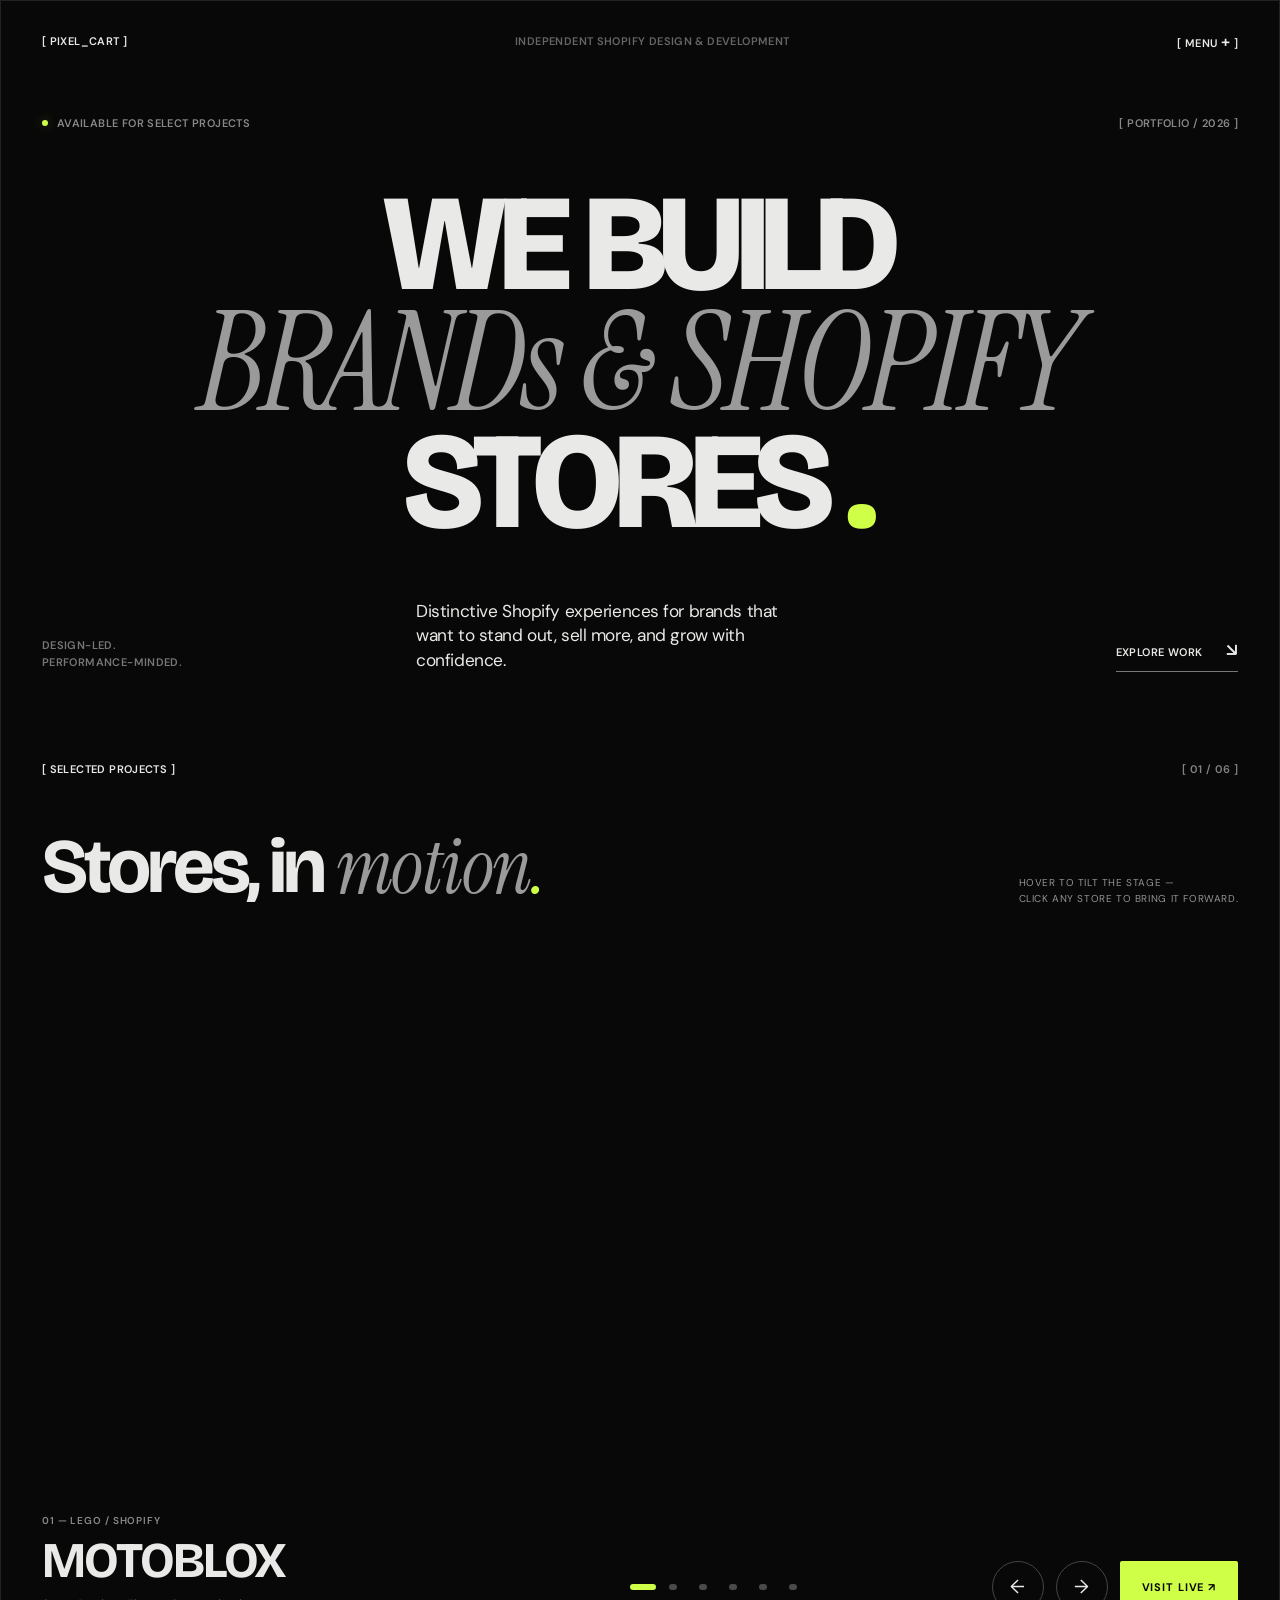
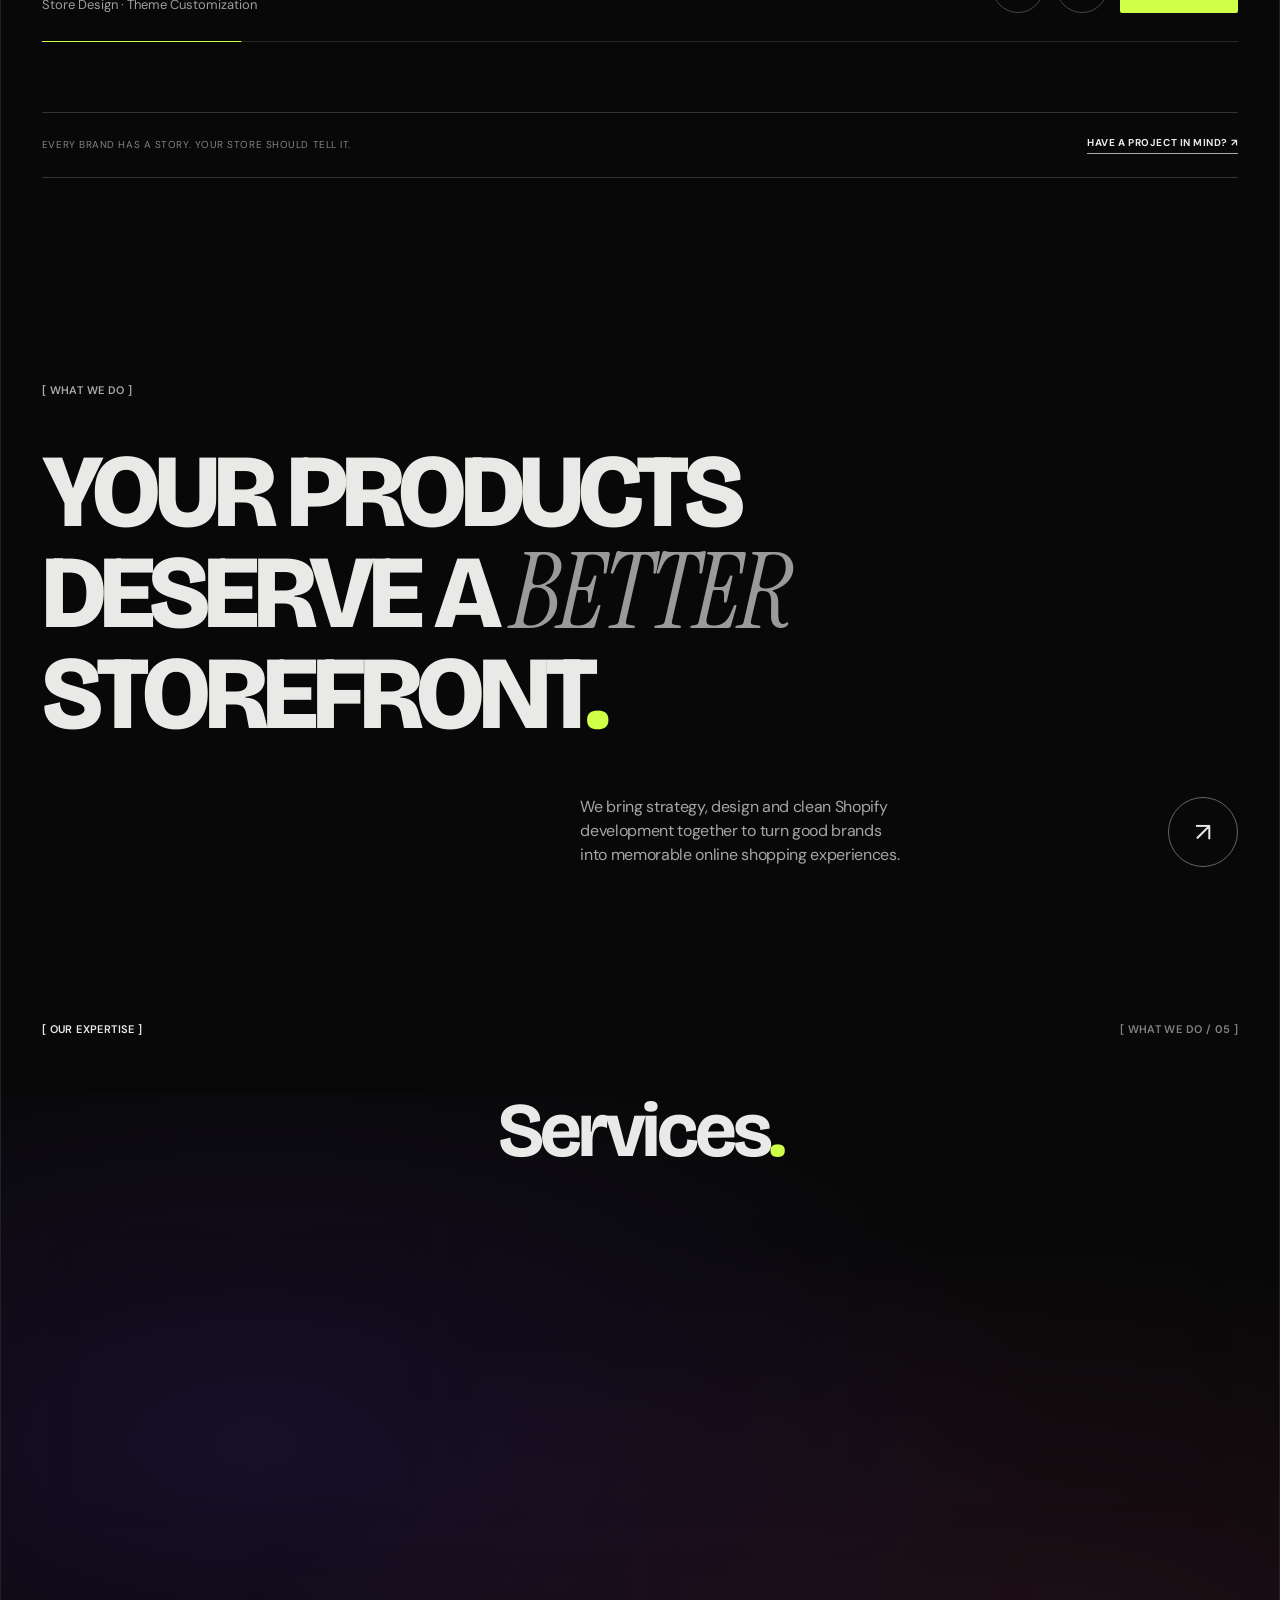
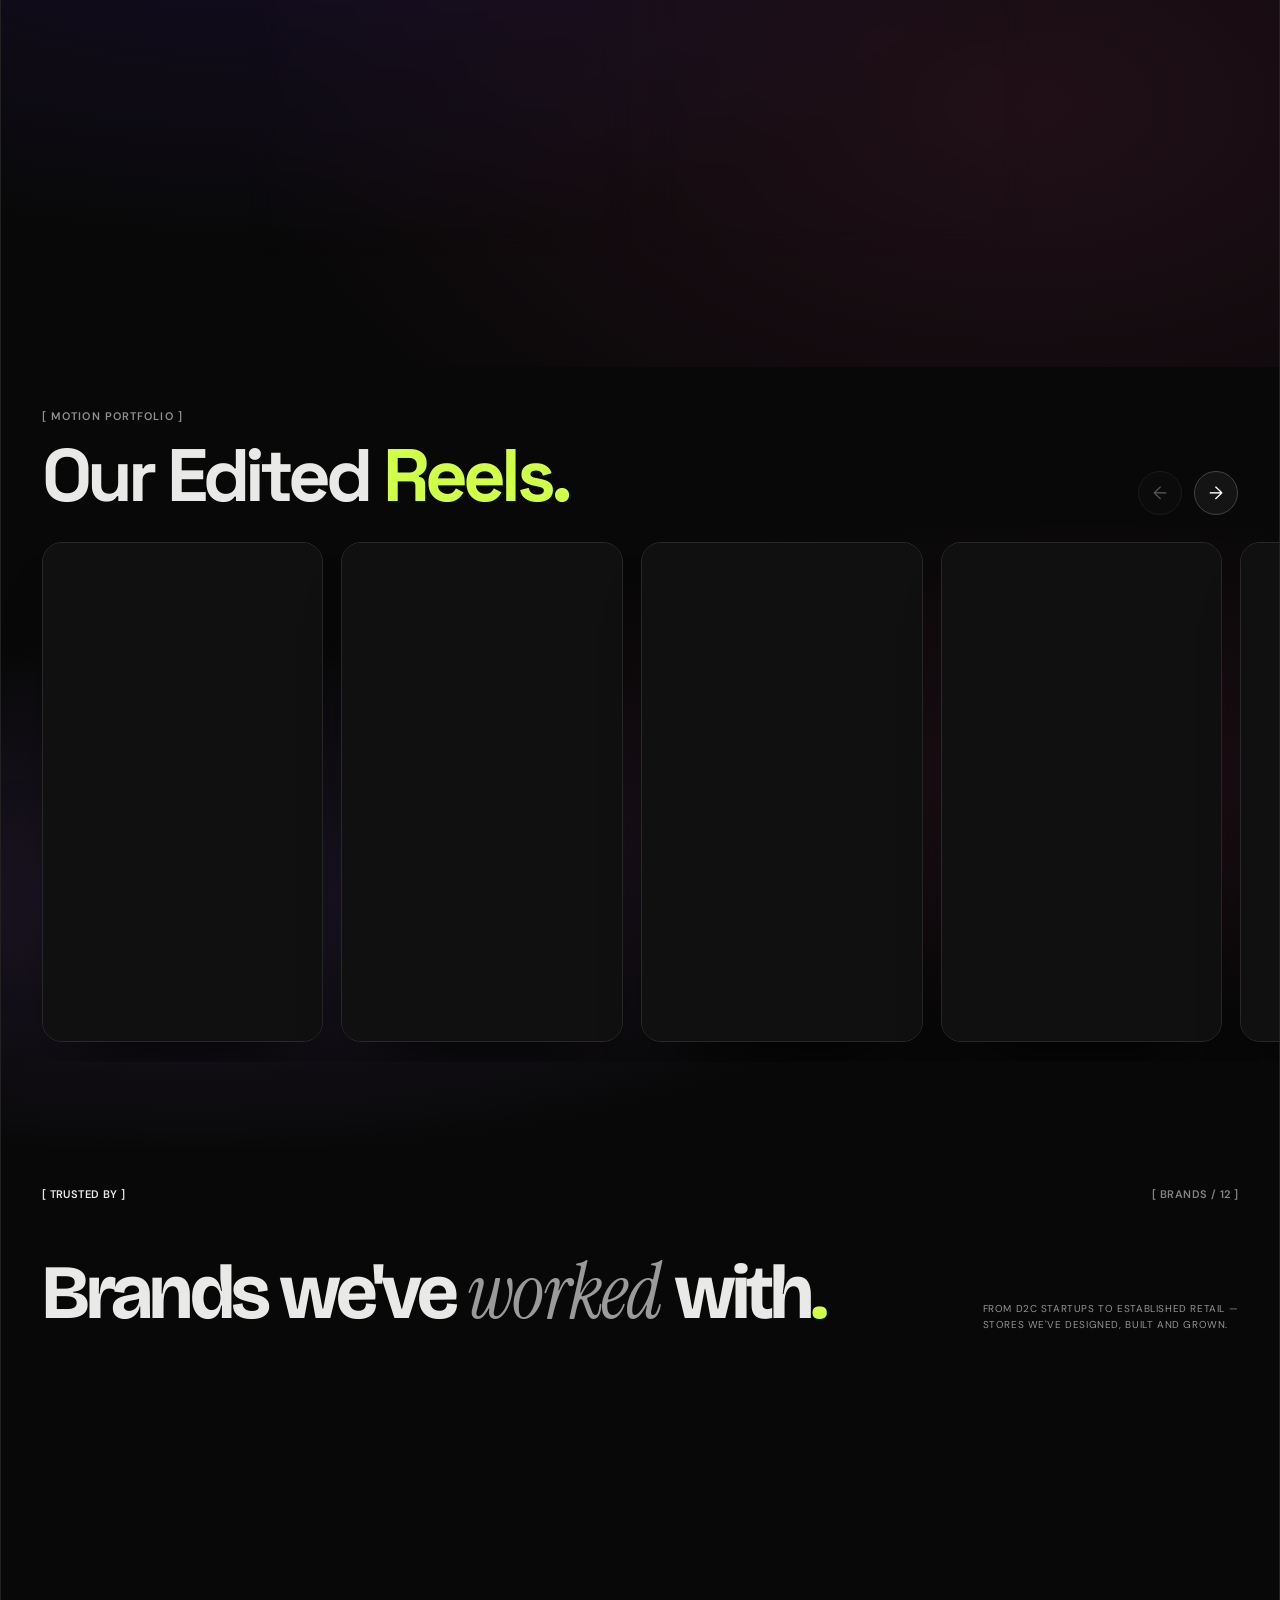
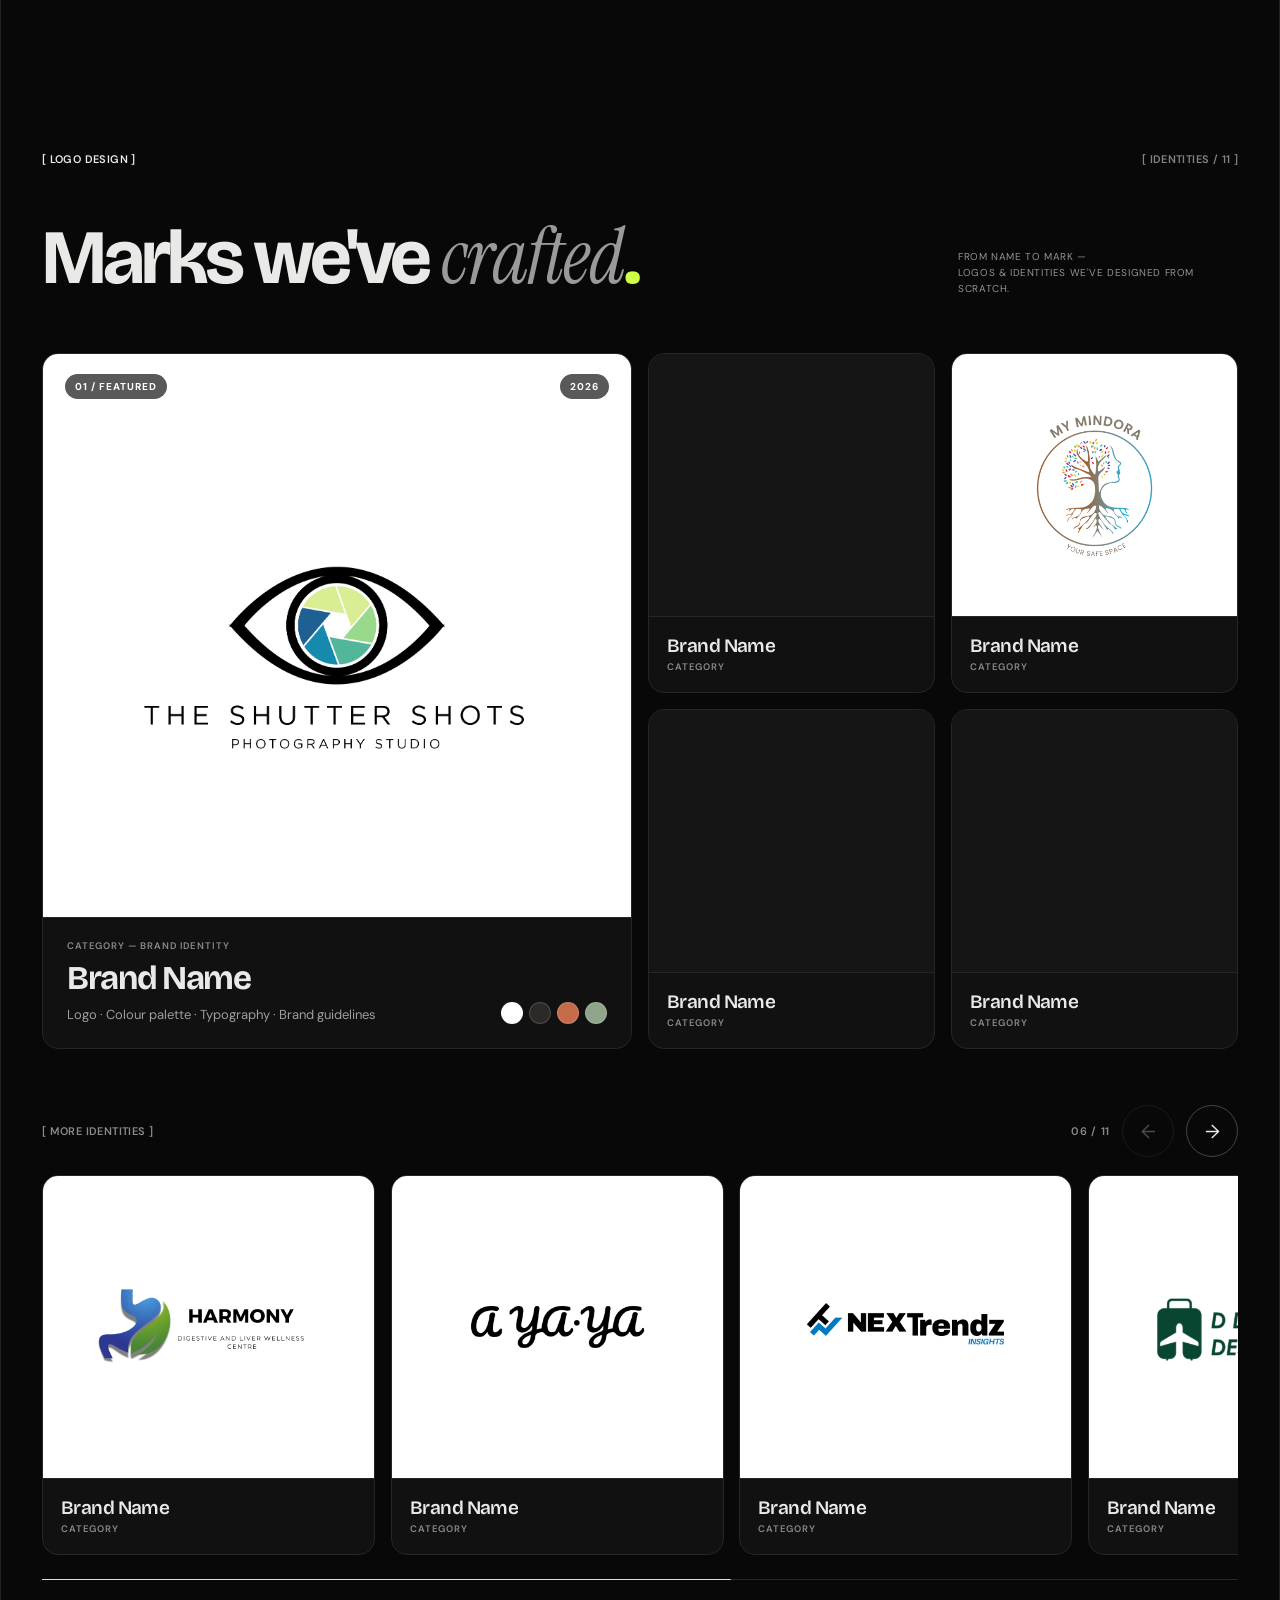
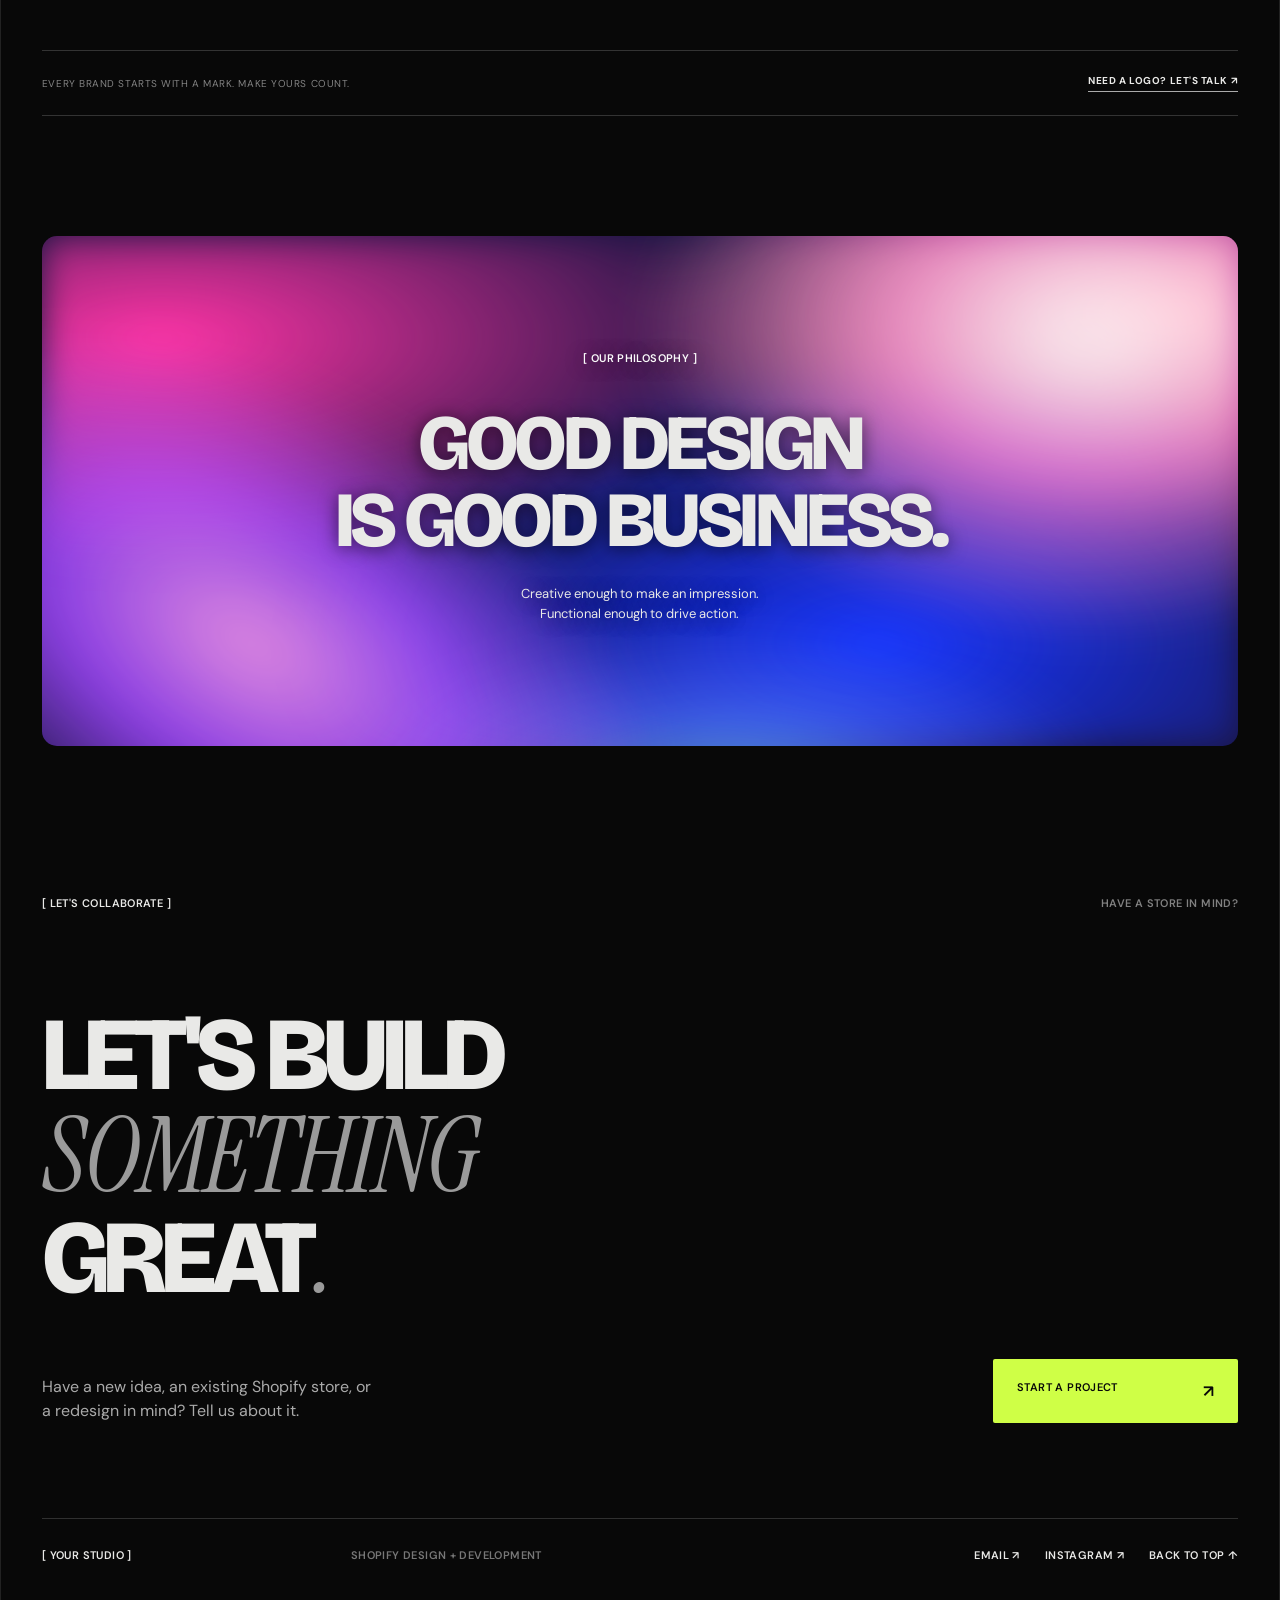
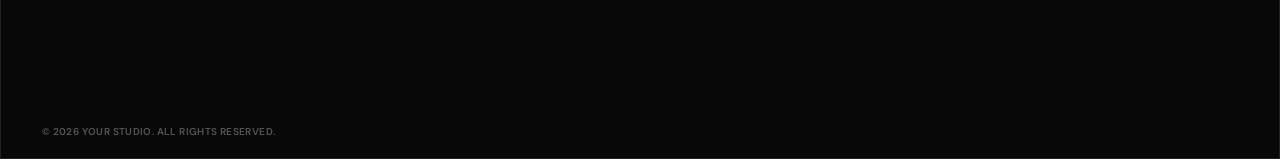
==== commit a43e7e33: "Update hero title to include 'BRANDs & SHOPIFY'" ====
--- a/index.html
+++ b/index.html
@@ -32,7 +32,7 @@
     <main>
       <section class="hero" aria-labelledby="heroTitle">
         <div class="hero-brow"><span class="live-dot"></span> AVAILABLE FOR SELECT PROJECTS <span class="hero-index">[ PORTFOLIO / 2026 ]</span></div>
-        <h1 id="heroTitle">WE BUILD<br><span>SHOPIFY</span> STORES<span class="period">.</span></h1>
+        <h1 id="heroTitle">WE BUILD<br><span>BRANDs & SHOPIFY</span> STORES <span class="period">.</span></h1>
         <div class="hero-bottom">
           <span class="tiny-coordinate">DESIGN-LED.<br>PERFORMANCE-MINDED.</span>
           <p>Distinctive Shopify experiences for brands that want to stand out, sell more, and grow with confidence.</p>
@@ -181,4 +181,4 @@
   </div>
   <dialog class="project-dialog" id="projectDialog" aria-labelledby="dialogTitle"><button class="dialog-close" id="dialogClose" aria-label="Close project">✕</button><div class="dialog-art" id="dialogArt"></div><div class="dialog-content"><div class="dialog-eyebrow" id="dialogCategory"></div><h2 id="dialogTitle"></h2><p id="dialogDescription"></p><div class="dialog-actions"><a id="dialogVisit" href="#" target="_blank" rel="noopener noreferrer">VISIT WEBSITE ↗</a><span id="dialogServices"></span></div></div></dialog>
 </body>
-</html>+</html>
